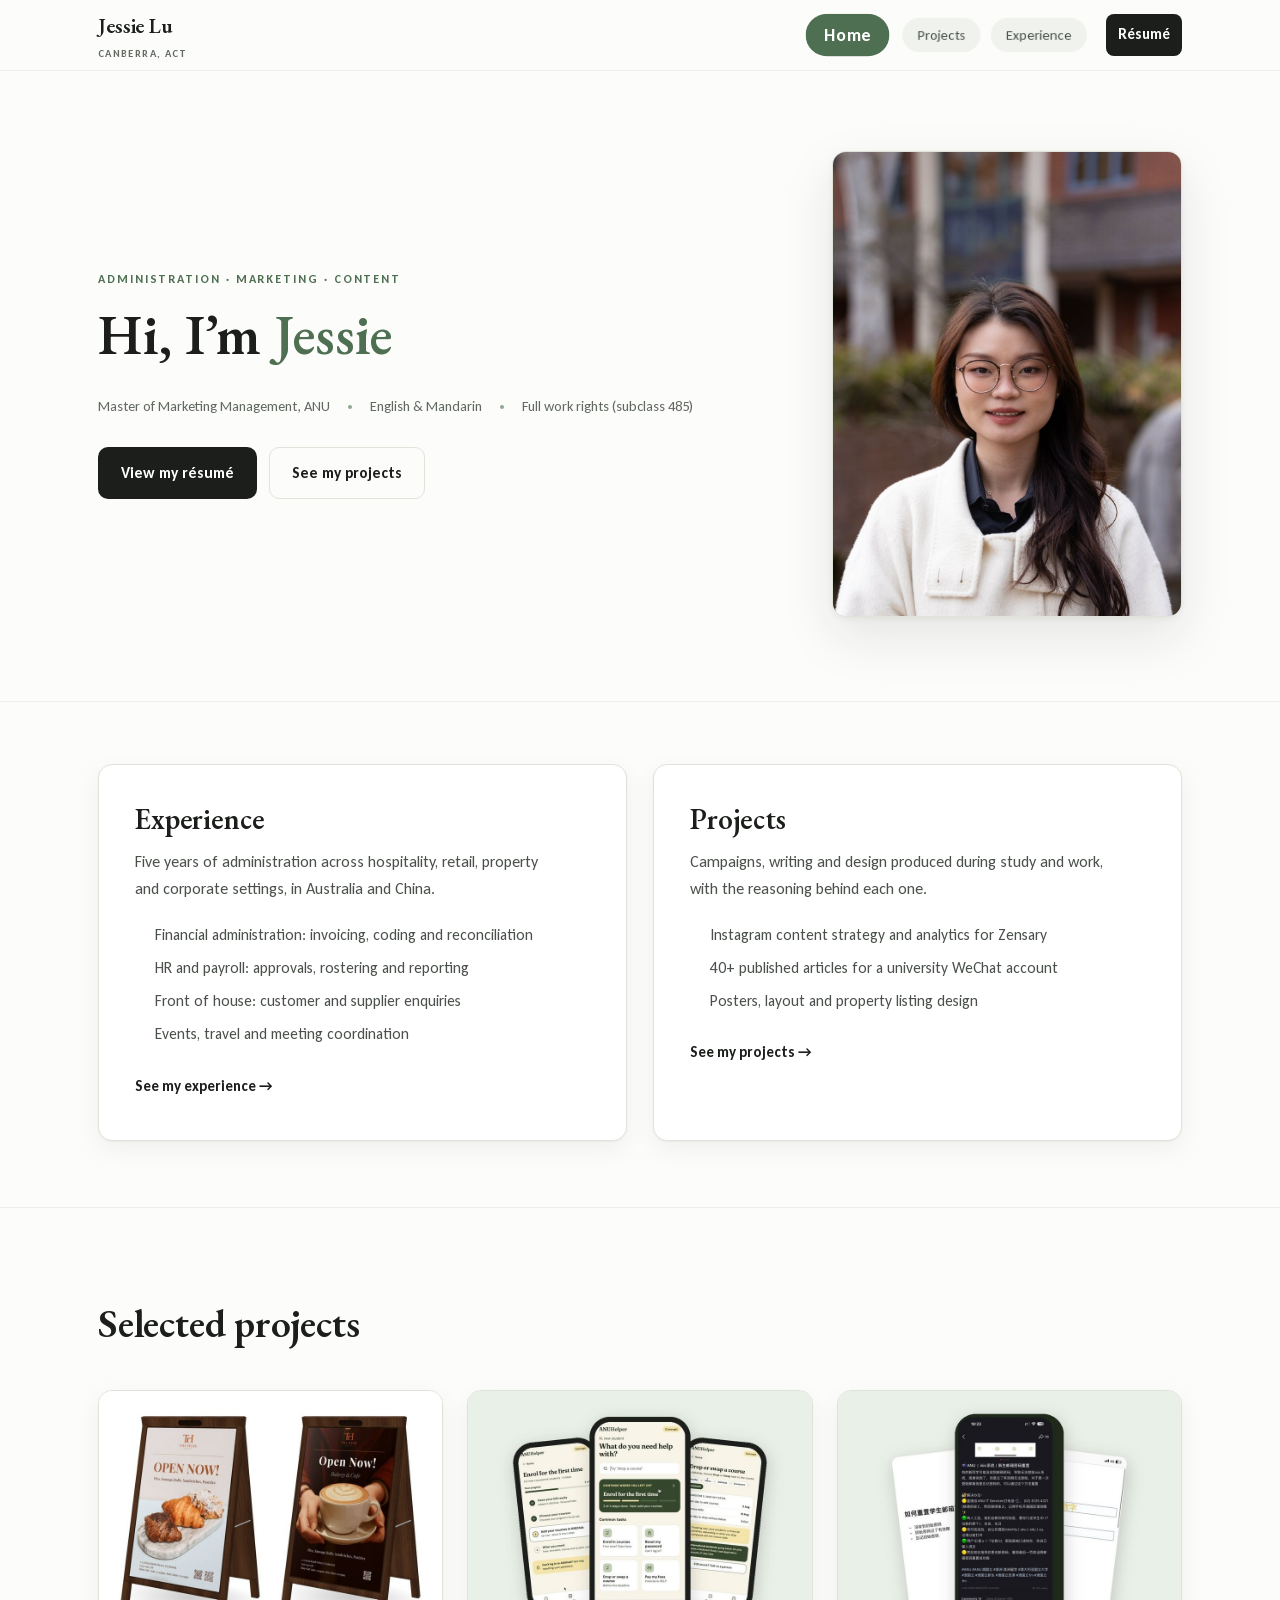
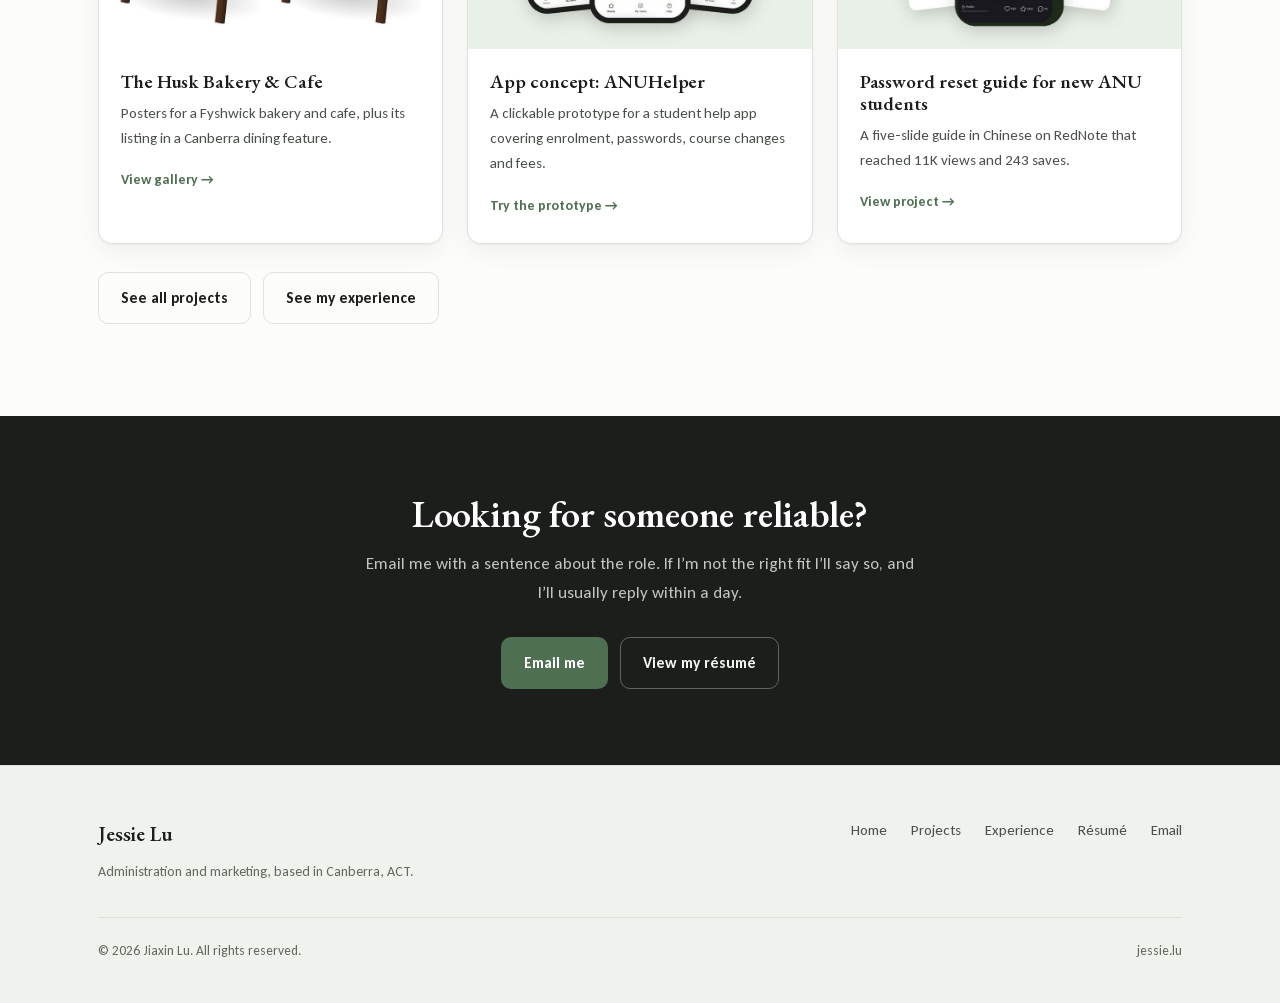
==== index.html @ 08bf8570 "Update site 2026-10-01 11:06" ====
<!DOCTYPE html>
<html lang="en-AU">
<head>
<meta charset="utf-8">
<meta name="viewport" content="width=device-width, initial-scale=1">
<title>Jessie Lu | Administration, Coordination and Content, Canberra</title>
<meta name="description" content="Jessie Lu is a Canberra administrator and content creator. Finance and HR administration, front of house, events, social media and design. ANU graduate, bilingual in English and Mandarin.">
<meta property="og:title" content="Jessie Lu | Administration, Coordination and Content, Canberra">
<meta property="og:description" content="Jessie Lu is a Canberra administrator and content creator. Finance and HR administration, front of house, events, social media and design. ANU graduate, bilingual in English and Mandarin.">
<meta property="og:type" content="website">
<meta property="og:url" content="https://jessie.lu">
<meta property="og:site_name" content="Jessie Lu">
<meta name="twitter:card" content="summary_large_image">
<link rel="canonical" href="https://jessie.lu">
<link rel="icon" href="/assets/favicon.svg" type="image/svg+xml">
<link rel="icon" href="/assets/favicon-32.png" type="image/png" sizes="32x32">
<link rel="apple-touch-icon" href="/assets/apple-touch-icon.png">
<link rel="preload" href="/assets/fonts/ebgaramond-400.woff" as="font" type="font/woff" crossorigin>
<link rel="preload" href="/assets/fonts/carlito-400.woff" as="font" type="font/woff" crossorigin>
<link rel="stylesheet" href="/styles.css?v=287d0ced">
<meta name="robots" content="index,follow">
</head>
<body>
<a class="skip" href="#main">Skip to content</a>

<header class="site-header">
  <div class="wrap header-inner">
    <a class="brand" href="/">Jessie Lu<small>Canberra, ACT</small></a>
    <button class="nav-toggle" aria-expanded="false" aria-controls="nav" aria-label="Open menu"><span class="burger" aria-hidden="true"><span></span><span></span><span></span></span></button>
    <nav class="nav" id="nav" aria-label="Main">
      <div class="jelly" id="jelly">
        <a href="/" class="jelly-chip is-on" aria-current="page"><span class="jelly-face">Home</span></a>
        <a href="/project" class="jelly-chip"><span class="jelly-face">Projects</span></a>
        <a href="/experience" class="jelly-chip"><span class="jelly-face">Experience</span></a>
      </div>
      <a href="/resume" class="nav-cta">R&eacute;sum&eacute;</a>
    </nav>
    <script>
      /* Draw the chosen chip swollen from the very first frame, so the menu
         doesn't jump when the page opens. script.js takes over afterwards. */
      (function () {
        var j = document.getElementById('jelly');
        if (!j || !window.matchMedia('(min-width: 761px)').matches) return;
        var c = j.querySelectorAll('.jelly-chip'), w = [], sel = -1, max = 0, i;
        for (i = 0; i < c.length; i++) {
          w[i] = c[i].offsetWidth; if (w[i] > max) max = w[i];
          if (c[i].classList.contains('is-on')) sel = i;
        }
        j.style.setProperty('--jelly-pad-x', Math.ceil(max * 0.18 * 0.65 + 5) + 'px');
        if (sel < 0) return;
        var push = w[sel] * 0.18 / 2 + 5;
        for (i = 0; i < c.length; i++) {
          var sc = i === sel ? 1.18 : 0.95, x = Math.sign(i - sel) * push;
          c[i].style.transform = 'translateX(' + x.toFixed(2) + 'px) scale(' + sc.toFixed(4) + ',' + sc.toFixed(4) + ')';
        }
      })();
    </script>
  </div>
</header>

<main id="main">

  <!-- ================= HERO ================= -->
  <section class="hero">
    <div class="wrap hero-grid">
      <div>
        <p class="eyebrow">Administration &middot; Marketing &middot; Content</p>
        <h1>Hi, I&rsquo;m <span class="name-accent">Jessie</span></h1>
        <div class="hero-meta">
          <span>Master of Marketing Management, ANU</span>
          <span class="dot" aria-hidden="true"></span>
          <span>English &amp; Mandarin</span>
          <span class="dot" aria-hidden="true"></span>
          <span>Full work rights (subclass 485)</span>
        </div>
        <div class="btn-row">
          <a class="btn btn-primary" href="/resume">View my r&eacute;sum&eacute;</a>
          <a class="btn btn-ghost" href="/project">See my projects</a>
        </div>
      </div>
      <div class="hero-portrait">
        <div class="frame">
          <img src="/assets/portrait.jpg" alt="Portrait of Jessie Lu" width="1000" height="1333">
        </div>
      </div>
    </div>
  </section>

  <!-- ================= TWO DOORS ================= -->
  <section class="doors">
    <div class="wrap">
      <div class="doors-grid">

        <a class="door" href="/experience">
          <h2>Experience</h2>
          <p>
            Five years of administration across hospitality, retail, property and corporate
            settings, in Australia and China.
          </p>
          <ul class="door-list">
            <li>Financial administration: invoicing, coding and reconciliation</li>
            <li>HR and payroll: approvals, rostering and reporting</li>
            <li>Front of house: customer and supplier enquiries</li>
            <li>Events, travel and meeting coordination</li>
          </ul>
          <span class="door-more">See my experience &rarr;</span>
        </a>

        <a class="door" href="/project">
          <h2>Projects</h2>
          <p>
            Campaigns, writing and design produced during study and work, with the reasoning
            behind each one.
          </p>
          <ul class="door-list">
            <li>Instagram content strategy and analytics for Zensary</li>
            <li>40+ published articles for a university WeChat account</li>
            <li>Posters, layout and property listing design</li>
          </ul>
          <span class="door-more">See my projects &rarr;</span>
        </a>

      </div>
    </div>
  </section>

  <!-- ================= SELECTED WORK ================= -->
  <section class="section">
    <div class="wrap">
      <h2 class="section-title">Selected projects</h2>

      <div class="proj-grid">
        <a class="proj" href="/projects/the-husk">
          <div class="proj-thumb">
            <img src="/assets/husk-home.jpg" alt="Two A-frame posters for The Husk Bakery &amp; Cafe" width="800" height="600">
          </div>
          <div class="proj-body">
            <h3>The Husk Bakery &amp; Cafe</h3>
            <p>Posters for a Fyshwick bakery and cafe, plus its listing in a Canberra dining feature.</p>
            <span class="proj-more">View gallery &rarr;</span>
          </div>
        </a>

        <a class="proj" href="/projects/anuhelper">
          <div class="proj-thumb">
            <img src="/assets/anuhelper-home.jpg" alt="Three phone screens from the ANUHelper app concept" width="800" height="600">
          </div>
          <div class="proj-body">
            <h3>App concept: ANUHelper</h3>
            <p>A clickable prototype for a student help app covering enrolment, passwords, course changes and fees.</p>
            <span class="proj-more">Try the prototype &rarr;</span>
          </div>
        </a>

        <a class="proj" href="/project#anu-guide">
          <div class="proj-thumb">
            <img src="/assets/anu-guide-home.jpg" alt="The RedNote password reset guide on a phone, with two of its slides" width="800" height="600">
          </div>
          <div class="proj-body">
            <h3>Password reset guide for new ANU students</h3>
            <p>A five-slide guide in Chinese on RedNote that reached 11K views and 243 saves.</p>
            <span class="proj-more">View project &rarr;</span>
          </div>
        </a>
      </div>

      <div class="btn-row">
        <a class="btn btn-ghost" href="/project">See all projects</a>
        <a class="btn btn-ghost" href="/experience">See my experience</a>
      </div>
    </div>
  </section>

  <!-- ================= CTA ================= -->
  <section class="cta-band">
    <div class="wrap">
      <h2>Looking for someone reliable?</h2>
      <p>
        Email me with a sentence about the role. If I&rsquo;m not the right fit I&rsquo;ll say so, and
        I&rsquo;ll usually reply within a day.
      </p>
      <div class="btn-row btn-row-center">
        <a class="btn btn-primary" href="mailto:jackielu0322@outlook.com">Email me</a>
        <a class="btn btn-ghost" href="/resume">View my r&eacute;sum&eacute;</a>
      </div>
    </div>
  </section>

</main>

<footer class="site-footer">
  <div class="wrap">
    <div class="footer-grid">
      <div>
        <div class="footer-brand">Jessie Lu</div>
        <p class="footer-note">
          Administration and marketing, based in Canberra, ACT.
        </p>
      </div>
      <nav class="footer-links" aria-label="Footer">
        <a href="/">Home</a>
        <a href="/project">Projects</a>
        <a href="/experience">Experience</a>
        <a href="/resume">Résumé</a>
        <a href="mailto:jackielu0322@outlook.com">Email</a>
      </nav>
    </div>
    <div class="footer-bottom">
      <span>&copy; <span id="year">2026</span> Jiaxin Lu. All rights reserved.</span>
      <span>jessie.lu</span>
    </div>
  </div>
</footer>

<script src="/script.js?v=edd096a2"></script>
</body>
</html>
---- styles.css ----
/* ==========================================================================
   jessie.lu — personal site
   Hand-built static site. No framework, no build step, no dependencies.
   Two audiences: employers (administration, coordination) and clients
   (content, social media, design).
   ========================================================================== */

/* --------------------------------------------------------------------------
   1. Fonts (self-hosted, subset to Latin + typographic punctuation)
   -------------------------------------------------------------------------- */
@font-face {
  font-family: "EB Garamond";
  src: url("assets/fonts/ebgaramond-400.woff") format("woff");
  font-weight: 400;
  font-style: normal;
  font-display: swap;
}
@font-face {
  font-family: "EB Garamond";
  src: url("assets/fonts/ebgaramond-600.woff") format("woff");
  font-weight: 600;
  font-style: normal;
  font-display: swap;
}
@font-face {
  font-family: "Carlito";
  src: url("assets/fonts/carlito-400.woff") format("woff");
  font-weight: 400;
  font-style: normal;
  font-display: swap;
}
@font-face {
  font-family: "Carlito";
  src: url("assets/fonts/carlito-700.woff") format("woff");
  font-weight: 700;
  font-style: normal;
  font-display: swap;
}

/* --------------------------------------------------------------------------
   2. Design tokens
   -------------------------------------------------------------------------- */
:root {
  /* colour — Sage palette (green with a muted blue-grey) */
  --ink:         #1b1e1b;
  --ink-soft:    #4a504a;
  --ink-faint:   #616961;
  --paper:       #fcfcfa;
  --paper-alt:   #eff2ed;
  --paper-deep:  #e5eae2;
  --line:        #dfe4da;
  --line-soft:   #edf1ea;
  --accent:      #4f6f52;
  --accent-soft: #8fa893;
  --accent-wash: #e9f0e7;
  /* one accent only: the second (blue-grey) scale was removed when the site
     became employer-only, so every highlight now uses the same green. */

  /* derived shades, kept here so nothing is hard-coded further down */
  --accent-deep: #3d5a40;
  --accent-line: #cfe0cb;
  --focus-ring:  rgba(79,111,82,.14);
  --scrim:       rgba(252,252,250,.90);
  --cta-paper:   #f4f6f3;
  --shadow-ink:  27,30,27;

  /* type */
  --serif: "EB Garamond", "Iowan Old Style", Palatino, "Palatino Linotype", Georgia, serif;
  --sans:  "Carlito", -apple-system, BlinkMacSystemFont, "Segoe UI", Roboto, "Helvetica Neue", Arial, sans-serif;

  /* metrics */
  --wrap: 1140px;
  --wrap-narrow: 760px;
  --radius: 14px;
  --radius-sm: 10px;
  --shadow: 0 1px 2px rgba(var(--shadow-ink),.04), 0 8px 26px rgba(var(--shadow-ink),.055);
  --shadow-lg: 0 2px 6px rgba(var(--shadow-ink),.05), 0 20px 52px rgba(var(--shadow-ink),.10);
}

/* --------------------------------------------------------------------------
   3. Reset
   -------------------------------------------------------------------------- */
*, *::before, *::after { box-sizing: border-box; }
html { -webkit-text-size-adjust: 100%; scroll-behavior: smooth; }
body {
  margin: 0;
  background: var(--paper);
  color: var(--ink);
  font-family: var(--sans);
  font-size: 17px;
  line-height: 1.68;
  -webkit-font-smoothing: antialiased;
  text-rendering: optimizeLegibility;
}
img { max-width: 100%; display: block; height: auto; }
a { color: var(--accent); text-decoration: none; }
a:hover { text-decoration: underline; text-underline-offset: 3px; }
h1, h2, h3, h4 {
  font-family: var(--serif); font-weight: 600;
  line-height: 1.16; margin: 0; letter-spacing: -.005em;
}
p { margin: 0 0 1.1em; }
ul { margin: 0; padding: 0; }
button { font: inherit; }
strong { font-weight: 600; }

/* --------------------------------------------------------------------------
   4. Layout helpers
   -------------------------------------------------------------------------- */
.wrap { width: 100%; max-width: var(--wrap); margin: 0 auto; padding: 0 28px; }
.wrap-narrow { width: 100%; max-width: var(--wrap-narrow); margin: 0 auto; padding: 0 28px; }
.section { padding: 92px 0; }
.section-tint { background: var(--paper-alt); }
.section-deep { background: var(--paper-deep); }
.section-line { border-top: 1px solid var(--line-soft); }

.eyebrow {
  font-family: var(--sans); font-size: 12px; font-weight: 700;
  letter-spacing: .16em; text-transform: uppercase;
  color: var(--accent); margin: 0 0 14px;
}
.eyebrow-teal { color: var(--accent); }
.section-title { font-size: clamp(28px, 3.4vw, 40px); margin-bottom: 18px; }
.section-intro { max-width: 660px; color: var(--ink-soft); font-size: 17.5px; }
.center { text-align: center; }
.center .section-intro { margin-left: auto; margin-right: auto; }

/* --------------------------------------------------------------------------
   5. Skip link
   -------------------------------------------------------------------------- */
.skip {
  position: absolute; left: -9999px; top: 0; z-index: 100;
  background: var(--ink); color: #fff; padding: 10px 16px; border-radius: 0 0 8px 0;
}
.skip:focus { left: 0; }

/* --------------------------------------------------------------------------
   6. Header
   -------------------------------------------------------------------------- */
.site-header {
  position: sticky; top: 0; z-index: 50;
  background: var(--scrim);
  backdrop-filter: saturate(180%) blur(12px);
  -webkit-backdrop-filter: saturate(180%) blur(12px);
  border-bottom: 1px solid var(--line-soft);
}
.header-inner {
  display: flex; align-items: center; justify-content: space-between;
  gap: 20px; height: 70px;
}
.brand {
  font-family: var(--serif); font-size: 21px; font-weight: 600;
  color: var(--ink); letter-spacing: -.005em; white-space: nowrap;
}
.brand:hover { text-decoration: none; color: var(--accent); }
.brand small {
  display: block; font-family: var(--sans); font-size: 10.5px; font-weight: 700;
  letter-spacing: .13em; text-transform: uppercase; color: var(--ink-faint);
  margin-top: 2px;
}
.nav { display: flex; align-items: center; gap: 3px; }
.nav a {
  color: var(--ink-soft); font-size: 15px; font-weight: 500;
  padding: 8px 12px; border-radius: 8px; white-space: nowrap;
}
.nav a:hover { background: var(--accent-wash); color: var(--accent); text-decoration: none; }
.nav a.active { color: var(--accent); font-weight: 600; }
.nav .nav-cta { background: var(--ink); color: #fff; margin-left: 8px; font-weight: 600; }
.nav .nav-cta:hover { background: var(--accent); color: #fff; }
.nav .nav-cta.active { color: #fff; }

/* jelly navigation chips (Home / Projects / Experience) */
.jelly {
  display: inline-flex; align-items: center; gap: 6px;
  padding: 4px var(--jelly-pad-x, 14px);
}
.nav a.jelly-chip, .nav a.jelly-chip:hover { padding: 0; border-radius: 0; background: none; }
.jelly-chip {
  display: inline-block; position: relative; transform-origin: 50% 50%;
  will-change: transform; -webkit-tap-highlight-color: transparent;
}
.jelly-chip:hover { text-decoration: none; }
.jelly-face {
  display: inline-flex; align-items: center; justify-content: center;
  height: 36px; padding: 0 16px; border-radius: 18px; white-space: nowrap;
  font-size: 15px; font-weight: 500; line-height: 1;
  background: var(--paper-alt); color: var(--ink-soft);
  transition: background-color .2s ease, color .2s ease;
}
.jelly-chip:hover .jelly-face { background: var(--accent-wash); color: var(--accent); }
.jelly-chip.is-on .jelly-face,
.jelly-chip.is-on:hover .jelly-face { background: var(--accent); color: #fff; font-weight: 600; }
.jelly-chip:focus-visible { outline: none; }
.jelly-chip:focus-visible .jelly-face { box-shadow: 0 0 0 3px var(--focus-ring), 0 0 0 1.5px var(--accent); }

.nav-toggle {
  display: none; align-items: center; justify-content: center;
  width: 44px; height: 44px; padding: 0; cursor: pointer;
  background: none; border: 1px solid var(--line); border-radius: 10px; color: var(--ink);
}
.nav-toggle:focus-visible { outline: 3px solid var(--focus-ring); outline-offset: 2px; }
/* three lines that turn into a cross when the menu is open */
.burger { position: relative; display: block; width: 20px; height: 14px; }
.burger span {
  position: absolute; left: 0; width: 100%; height: 2px; border-radius: 2px; background: currentColor;
  transition: transform .28s cubic-bezier(.22, 1, .36, 1), opacity .2s ease, top .28s cubic-bezier(.22, 1, .36, 1);
}
.burger span:nth-child(1) { top: 0; }
.burger span:nth-child(2) { top: 6px; }
.burger span:nth-child(3) { top: 12px; }
.nav-toggle[aria-expanded="true"] .burger span:nth-child(1) { top: 6px; transform: rotate(45deg); }
.nav-toggle[aria-expanded="true"] .burger span:nth-child(2) { opacity: 0; }
.nav-toggle[aria-expanded="true"] .burger span:nth-child(3) { top: 6px; transform: rotate(-45deg); }
@media (prefers-reduced-motion: reduce) { .burger span { transition: none; } }

/* --------------------------------------------------------------------------
   7. Buttons
   -------------------------------------------------------------------------- */
.btn {
  display: inline-flex; align-items: center; justify-content: center; gap: 8px;
  padding: 12px 22px; border-radius: var(--radius-sm);
  font-size: 15.5px; font-weight: 600;
  border: 1px solid transparent; cursor: pointer;
  transition: background .16s ease, color .16s ease, border-color .16s ease, transform .16s ease;
}
.btn:hover { text-decoration: none; transform: translateY(-1px); }
.btn-primary { background: var(--ink); color: #fff; }
.btn-primary:hover { background: var(--accent); color: #fff; }
.btn-accent { background: var(--accent); color: #fff; }
.btn-accent:hover { background: var(--accent-deep); color: #fff; }
.btn-ghost { background: transparent; color: var(--ink); border-color: var(--line); }
.btn-ghost:hover { border-color: var(--accent); color: var(--accent); background: var(--accent-wash); }
.btn-teal { background: var(--accent); color: #fff; }
.btn-teal:hover { background: var(--accent-deep); color: #fff; }
.btn-row { display: flex; flex-wrap: wrap; gap: 12px; margin-top: 28px; }
.btn-row-center { justify-content: center; }

/* --------------------------------------------------------------------------
   8. Home: hero
   -------------------------------------------------------------------------- */
.hero { padding: 80px 0 84px; border-bottom: 1px solid var(--line-soft); overflow: hidden; }
.hero-grid {
  display: grid; grid-template-columns: minmax(0, 1.3fr) minmax(0, .85fr);
  gap: 64px; align-items: center;
}
.hero h1 { font-size: clamp(35px, 4.7vw, 56px); margin-bottom: 22px; }
.hero h1 em { font-style: italic; color: var(--accent); }
.hero h1 .name-accent { color: var(--accent); }
.hero-lede { font-size: 19px; color: var(--ink-soft); max-width: 560px; }
.hero-meta {
  display: flex; flex-wrap: wrap; align-items: center; gap: 8px 18px;
  margin-top: 26px; font-size: 14.5px; color: var(--ink-faint);
}
.hero-meta span { display: inline-flex; align-items: center; gap: 7px; }
.dot { width: 4px; height: 4px; border-radius: 50%; background: var(--accent-soft); flex-shrink: 0; }

.hero-portrait { justify-self: end; width: 100%; max-width: 350px; }
.hero-portrait .frame {
  border-radius: var(--radius); overflow: hidden;
  box-shadow: var(--shadow-lg); border: 1px solid var(--line);
  background: var(--paper-alt);
}
.hero-portrait img { aspect-ratio: 3 / 4; object-fit: cover; object-position: 50% 20%; width: 100%; }

/* --------------------------------------------------------------------------
   9. Home: two doors (employers / clients)
   -------------------------------------------------------------------------- */
.doors { padding: 62px 0 66px; border-bottom: 1px solid var(--line-soft); }
.doors-grid { display: grid; grid-template-columns: 1fr 1fr; gap: 26px; }
.door {
  display: block; color: inherit; position: relative;
  background: #fff; border: 1px solid var(--line);
  border-radius: var(--radius); padding: 38px 36px 40px;
  box-shadow: var(--shadow);
  transition: transform .18s ease, box-shadow .18s ease, border-color .18s ease, background .18s ease;
}
.door:hover { text-decoration: none; transform: translateY(-3px); box-shadow: var(--shadow-lg); }
.door-emp:hover { border-color: var(--accent-soft); }
.door-cli:hover { border-color: var(--accent-soft); }
.door-tag {
  display: inline-block; font-size: 11.5px; font-weight: 700;
  letter-spacing: .14em; text-transform: uppercase;
  padding: 5px 12px; border-radius: 999px; margin-bottom: 18px;
}
.door-emp .door-tag { background: var(--accent-wash); color: var(--accent); }
.door-cli .door-tag { background: var(--accent-wash); color: var(--accent); }
.door h2 { font-size: clamp(23px, 2.4vw, 29px); margin-bottom: 12px; }
.door p { font-size: 16px; color: var(--ink-soft); margin: 0 0 20px; max-width: 430px; }
.door-list { list-style: none; padding: 0; margin: 0 0 24px; }
.door-list li {
  position: relative; padding-left: 20px; margin-bottom: 7px;
  font-size: 15.5px; color: var(--ink-soft);
}
.door-list li::before {
  content: ""; position: absolute; left: 3px; top: .66em;
  width: 6px; height: 6px; border-radius: 50%;
}
.door-emp .door-list li::before { background: var(--accent-soft); }
.door-cli .door-list li::before { background: var(--accent-soft); }
.door-more { font-size: 15px; font-weight: 600; }
.door-emp .door-more { color: var(--accent); }
.door-cli .door-more { color: var(--accent); }

/* --------------------------------------------------------------------------
   10. Facts strip
   -------------------------------------------------------------------------- */
.facts {
  display: grid; grid-template-columns: repeat(4, 1fr);
  border-bottom: 1px solid var(--line-soft); background: var(--paper-alt);
}
.fact { padding: 32px 26px; border-right: 1px solid var(--line-soft); }
.fact:last-child { border-right: 0; }
.fact .num {
  font-family: var(--serif); font-size: 31px; font-weight: 600;
  color: var(--accent); line-height: 1; margin-bottom: 8px;
}
.fact .lbl { font-size: 13.5px; color: var(--ink-faint); line-height: 1.45; }

/* --------------------------------------------------------------------------
   11. Capability cards
   -------------------------------------------------------------------------- */
.card-grid { display: grid; grid-template-columns: repeat(3, 1fr); gap: 22px; margin-top: 42px; }
.card {
  background: #fff; border: 1px solid var(--line);
  border-radius: var(--radius); padding: 28px 26px;
  box-shadow: var(--shadow);
  transition: transform .18s ease, box-shadow .18s ease, border-color .18s ease;
}
.card:hover { transform: translateY(-3px); box-shadow: var(--shadow-lg); border-color: var(--accent-soft); }
.card h3 { font-size: 20px; margin-bottom: 10px; }
.card p { font-size: 15.5px; color: var(--ink-soft); margin-bottom: 0; }
.card-stat .stat-num {
  font-family: var(--serif); font-size: 38px; font-weight: 600;
  color: var(--accent); line-height: 1; margin-bottom: 12px;
  letter-spacing: -.01em;
}
.card-stat h3 { font-size: 18.5px; }

.card .tag {
  display: inline-block; font-size: 11.5px; font-weight: 700; letter-spacing: .1em;
  text-transform: uppercase; color: var(--accent); margin-bottom: 12px;
}

/* --------------------------------------------------------------------------
   12. Experience list
   -------------------------------------------------------------------------- */
.xp { margin-top: 40px; border-top: 1px solid var(--line); }
.xp-item {
  display: grid; grid-template-columns: 175px minmax(0,1fr);
  gap: 28px; padding: 26px 0; border-bottom: 1px solid var(--line-soft);
}
.xp-when { font-size: 14px; color: var(--ink-faint); padding-top: 5px; }
.xp-role { font-size: 19px; font-family: var(--serif); font-weight: 600; }
.xp-org { font-size: 15px; color: var(--ink-faint); margin-bottom: 8px; }
.xp-item p { font-size: 15.5px; color: var(--ink-soft); margin: 0; }
.xp-item ul { list-style: none; padding: 0; margin: 0; }
.xp-item li {
  position: relative; padding-left: 18px;
  font-size: 15.5px; color: var(--ink-soft); margin-bottom: 8px;
}
.xp-item li::before {
  content: ""; position: absolute; left: 2px; top: .62em;
  width: 5px; height: 5px; border-radius: 50%; background: var(--accent-soft);
}
.xp-item li:last-child { margin-bottom: 0; }

/* --------------------------------------------------------------------------
   13. Project cards
   -------------------------------------------------------------------------- */
.proj-grid { display: grid; grid-template-columns: repeat(3, 1fr); gap: 24px; margin-top: 44px; }
.proj {
  display: block; background: #fff; border: 1px solid var(--line);
  border-radius: var(--radius); overflow: hidden; color: inherit;
  box-shadow: var(--shadow);
  transition: transform .18s ease, box-shadow .18s ease, border-color .18s ease;
}
.proj:hover { text-decoration: none; transform: translateY(-4px); box-shadow: var(--shadow-lg); border-color: var(--accent-soft); }
.proj-thumb { aspect-ratio: 4 / 3; overflow: hidden; background: var(--paper-alt); }
.proj-thumb img { width: 100%; height: 100%; object-fit: cover; transition: transform .4s ease; }
.proj:hover .proj-thumb img { transform: scale(1.04); }
.proj-body { padding: 22px 22px 24px; }
.proj-body h3 { font-size: 19px; margin-bottom: 8px; }
.proj-body p { font-size: 15px; color: var(--ink-soft); margin: 0 0 14px; }
.proj-more { font-size: 14px; font-weight: 600; color: var(--accent); }

/* --------------------------------------------------------------------------
   14. CTA band
   -------------------------------------------------------------------------- */
.cta-band { background: var(--ink); color: var(--cta-paper); padding: 76px 0; text-align: center; }
.cta-band h2 { font-size: clamp(26px, 3.2vw, 38px); color: #fff; margin-bottom: 14px; }
.cta-band p { color: rgba(244,246,243,.78); max-width: 560px; margin: 0 auto 30px; font-size: 17px; }
.cta-band .btn-primary { background: var(--accent); }
.cta-band .btn-primary:hover { background: #fff; color: var(--ink); }
.cta-band .btn-ghost { color: var(--cta-paper); border-color: rgba(244,246,243,.32); }
.cta-band .btn-ghost:hover { background: rgba(255,255,255,.09); color: #fff; border-color: rgba(255,255,255,.6); }

/* --------------------------------------------------------------------------
   15. Inner pages
   -------------------------------------------------------------------------- */
.page-head { padding: 66px 0 44px; border-bottom: 1px solid var(--line-soft); }
.page-head h1 { font-size: clamp(32px, 4.2vw, 48px); margin-bottom: 16px; }
.page-head .lede-title {
  font-family: var(--sans); font-size: 18px; font-weight: 400;
  line-height: 1.6; color: var(--ink-soft); max-width: 700px;
  margin: 0; letter-spacing: normal;
}

.card-grid-4 { grid-template-columns: repeat(2, 1fr); }

.page-head .lede { max-width: 700px; color: var(--ink-soft); font-size: 18px; margin: 0; }

/* --------------------------------------------------------------------------
   16. About page
   -------------------------------------------------------------------------- */
.about-grid { display: grid; grid-template-columns: minmax(0,1fr) minmax(0,.82fr); gap: 60px; align-items: start; }
.prose { max-width: 640px; }
.prose h2 { font-size: 27px; margin: 40px 0 14px; }
.prose h2:first-child { margin-top: 0; }
.prose p { font-size: 17px; color: var(--ink-soft); }
.prose ul, ul.prose { margin: 0 0 1.1em; padding-left: 0; list-style: none; }
.prose li {
  position: relative; padding-left: 22px; margin-bottom: 9px;
  font-size: 16.5px; color: var(--ink-soft);
}
.prose li::before {
  content: ""; position: absolute; left: 4px; top: .65em;
  width: 6px; height: 6px; border-radius: 50%; background: var(--accent-soft);
}
.about-photo {
  border-radius: var(--radius); overflow: hidden;
  border: 1px solid var(--line); box-shadow: var(--shadow-lg);
}
.side-note {
  background: var(--accent-wash); border: 1px solid var(--accent-line);
  border-radius: var(--radius); padding: 26px 26px 22px; margin-top: 26px;
}
.side-note h3 { font-size: 17px; margin-bottom: 10px; }
.side-note ul { list-style: none; padding: 0; margin: 0; }
.side-note li { font-size: 15px; color: var(--ink-soft); padding: 8px 0; border-bottom: 1px solid var(--accent-line); }
.side-note li:last-child { border-bottom: 0; }
.side-note .k { font-weight: 600; color: var(--ink); }

/* --------------------------------------------------------------------------
   17. Definition rows (skills, education, referees)
   -------------------------------------------------------------------------- */
.skill-rows { margin-top: 36px; border-top: 1px solid var(--line); }
.skill-row {
  display: grid; grid-template-columns: 190px minmax(0,1fr);
  gap: 26px; padding: 20px 0; border-bottom: 1px solid var(--line-soft);
}
.skill-row dt { font-weight: 600; font-size: 15.5px; color: var(--ink); }
.skill-row dd { margin: 0; font-size: 15.5px; color: var(--ink-soft); }

/* --------------------------------------------------------------------------
   18. Services
   -------------------------------------------------------------------------- */
.svc-grid { display: grid; grid-template-columns: repeat(3, 1fr); gap: 22px; margin-top: 42px; }
.svc {
  background: #fff; border: 1px solid var(--line);
  border-radius: var(--radius); padding: 28px 26px 26px;
  box-shadow: var(--shadow);
}
.svc .num {
  font-family: var(--serif); font-size: 15px; font-weight: 600;
  color: var(--accent); letter-spacing: .08em; display: block; margin-bottom: 12px;
}
.svc h3 { font-size: 19.5px; margin-bottom: 10px; }
.svc p { font-size: 15.5px; color: var(--ink-soft); margin: 0; }

/* --------------------------------------------------------------------------
   19. Process steps
   -------------------------------------------------------------------------- */
.steps { margin-top: 42px; border-top: 1px solid var(--line); }
.step {
  display: grid; grid-template-columns: 64px minmax(0,1fr);
  gap: 24px; padding: 24px 0; border-bottom: 1px solid var(--line-soft);
}
.step-n {
  font-family: var(--serif); font-size: 24px; font-weight: 600;
  color: var(--accent-soft); line-height: 1.1;
}
.step h3 { font-size: 18.5px; margin-bottom: 7px; }
.step p { font-size: 15.5px; color: var(--ink-soft); margin: 0; }

/* --------------------------------------------------------------------------
   20. Portfolio grid
   -------------------------------------------------------------------------- */
.filters { display: flex; flex-wrap: wrap; gap: 9px; margin: 34px 0 6px; }
.filter {
  background: #fff; border: 1px solid var(--line); color: var(--ink-soft);
  padding: 8px 16px; border-radius: 999px; font-size: 14.5px; font-weight: 500; cursor: pointer;
  transition: all .16s ease;
}
.filter:hover { border-color: var(--accent-soft); color: var(--accent); }
.filter.active { background: var(--ink); border-color: var(--ink); color: #fff; font-weight: 600; }

.work-grid { display: grid; grid-template-columns: repeat(2, 1fr); gap: 28px; margin-top: 34px; }
.work {
  background: #fff; border: 1px solid var(--line); border-radius: var(--radius);
  overflow: hidden; box-shadow: var(--shadow);
  transition: transform .18s ease, box-shadow .18s ease, border-color .18s ease;
}
.work:hover { transform: translateY(-3px); box-shadow: var(--shadow-lg); border-color: var(--accent-soft); }
.work-thumb { aspect-ratio: 16 / 10; overflow: hidden; background: var(--paper-alt); }
.work-thumb img { width: 100%; height: 100%; object-fit: cover; }
.work-thumb.contain { display: flex; align-items: center; justify-content: center; padding: 18px; }
.work-thumb.contain img { object-fit: contain; width: 100%; height: 100%; }
.work-body { padding: 24px 26px 26px; }
.work-body h3 { font-size: 20px; margin-bottom: 9px; }
.work-body p { font-size: 15.5px; color: var(--ink-soft); margin: 0 0 14px; }
.chips { display: flex; flex-wrap: wrap; gap: 7px; }
.chip {
  font-size: 12px; font-weight: 600; letter-spacing: .04em;
  background: var(--accent-wash); color: var(--accent);
  padding: 4px 11px; border-radius: 999px;
}
.chip-teal { background: var(--accent-wash); color: var(--accent); }

.metrics { display: flex; flex-wrap: wrap; gap: 22px; margin: 4px 0 14px; }
.metric .m-num {
  font-family: var(--serif); font-size: 24px; font-weight: 600;
  color: var(--accent); line-height: 1;
}
.metric .m-lbl { font-size: 12.5px; color: var(--ink-faint); margin-top: 3px; }

/* --------------------------------------------------------------------------
   21. Video embed
   -------------------------------------------------------------------------- */
.video-frame {
  position: relative; aspect-ratio: 16 / 9; border-radius: var(--radius);
  overflow: hidden; border: 1px solid var(--line); background: #000;
  box-shadow: var(--shadow);
}
.video-frame iframe { position: absolute; inset: 0; width: 100%; height: 100%; border: 0; }

/* --------------------------------------------------------------------------
   22. Contact
   -------------------------------------------------------------------------- */
.contact-grid { display: grid; grid-template-columns: minmax(0,1fr) minmax(0,.85fr); gap: 56px; align-items: start; }
.contact-list { list-style: none; padding: 0; margin: 30px 0 0; border-top: 1px solid var(--line); }
.contact-list li { padding: 20px 0; border-bottom: 1px solid var(--line-soft); }
.contact-list .lbl {
  font-size: 11.5px; font-weight: 700; letter-spacing: .13em; text-transform: uppercase;
  color: var(--ink-faint); display: block; margin-bottom: 5px;
}
.contact-list .val { font-size: 17px; color: var(--ink); }
.contact-list .val a { color: var(--ink); }
.contact-list .val a:hover { color: var(--accent); }

.form-card {
  background: #fff; border: 1px solid var(--line); border-radius: var(--radius);
  padding: 30px; box-shadow: var(--shadow);
}
.field { margin-bottom: 18px; }
.field label { display: block; font-size: 13.5px; font-weight: 600; margin-bottom: 7px; }
.field input, .field textarea, .field select {
  width: 100%; padding: 12px 14px; font: inherit; font-size: 15.5px;
  border: 1px solid var(--line); border-radius: 9px; background: var(--paper);
  color: var(--ink);
}
.field input:focus, .field textarea:focus, .field select:focus {
  outline: none; border-color: var(--accent-soft); background: #fff;
  box-shadow: 0 0 0 3px var(--focus-ring);
}
.field textarea { min-height: 130px; resize: vertical; }
.form-note { font-size: 13px; color: var(--ink-faint); margin: 14px 0 0; }

/* --------------------------------------------------------------------------
   23. Footer
   -------------------------------------------------------------------------- */
.site-footer {
  background: var(--paper-alt); border-top: 1px solid var(--line);
  padding: 52px 0 40px;
}
.footer-grid { display: flex; flex-wrap: wrap; gap: 28px; justify-content: space-between; align-items: flex-start; }
.footer-brand { font-family: var(--serif); font-size: 20px; font-weight: 600; margin-bottom: 8px; }
.footer-note { font-size: 14px; color: var(--ink-faint); max-width: 400px; margin: 0; }
.footer-links { display: flex; flex-wrap: wrap; gap: 10px 24px; font-size: 15px; }
.footer-links a { color: var(--ink-soft); }
.footer-links a:hover { color: var(--accent); }
.footer-bottom {
  margin-top: 34px; padding-top: 22px; border-top: 1px solid var(--line);
  display: flex; flex-wrap: wrap; gap: 10px; justify-content: space-between;
  font-size: 13.5px; color: var(--ink-faint);
}

/* --------------------------------------------------------------------------
   24. Utilities
   -------------------------------------------------------------------------- */
.mt-0 { margin-top: 0; }
.mt-32 { margin-top: 32px; }
.mt-48 { margin-top: 48px; }
.mb-0 { margin-bottom: 0; }
.hide { display: none !important; }

/* --------------------------------------------------------------------------
   24b. Project detail pages and gallery
   -------------------------------------------------------------------------- */
/* linked project card: the whole card is clickable via the title link */
.work-linked { position: relative; }
.work-link { color: inherit; }
.work-link::after { content: ""; position: absolute; inset: 0; z-index: 1; }
.work-link:hover { text-decoration: none; }
.work-linked:hover .work-more { text-decoration: underline; text-underline-offset: 3px; }
.work-link:focus-visible { outline: none; }
.work-linked:focus-within { box-shadow: 0 0 0 4px var(--focus-ring), var(--shadow-lg); }
.work-more { display: inline-block; margin-top: 16px; }
.work-thumb { position: relative; }
.thumb-badge {
  position: absolute; top: 14px; left: 14px;
  background: var(--scrim); color: var(--ink);
  font-size: 11.5px; font-weight: 700; letter-spacing: .12em; text-transform: uppercase;
  padding: 5px 10px; border-radius: 999px;
}

.back-link { display: inline-block; font-size: 14.5px; font-weight: 600; margin-bottom: 26px; }
.detail-facts {
  display: grid; grid-template-columns: repeat(4, 1fr); gap: 0;
  margin: 34px 0 0; border-top: 1px solid var(--line);
}
.detail-facts div { padding: 16px 20px 0 0; }
.detail-facts dt {
  font-size: 11.5px; font-weight: 700; letter-spacing: .14em; text-transform: uppercase;
  color: var(--ink-faint); margin-bottom: 4px;
}
.detail-facts dd { margin: 0; font-size: 15.5px; color: var(--ink); line-height: 1.45; }

.detail-grid { display: grid; grid-template-columns: 5fr 7fr; gap: 56px; }
.detail-h { font-size: 24px; margin-bottom: 14px; }
.detail-list { max-width: 760px; }
.detail-grid p { color: var(--ink-soft); }
.ticks { list-style: none; }
.ticks li {
  position: relative; padding-left: 22px; margin-bottom: 12px; color: var(--ink-soft);
}
.ticks li::before {
  content: ""; position: absolute; left: 0; top: .72em;
  width: 8px; height: 8px; border-radius: 50%; background: var(--accent-soft);
}

/* gallery: masonry via CSS columns, so portrait and landscape images mix */
.gallery {
  display: grid; grid-template-columns: repeat(auto-fill, minmax(230px, 1fr));
  gap: 26px 22px; margin-top: 30px; align-items: start;
}
.gallery-single { grid-template-columns: minmax(0, 780px); }
.gallery-3 { grid-template-columns: repeat(3, 1fr); max-width: 900px; }
.g-item { margin: 0; }
.g-link {
  display: block; border-radius: var(--radius-sm); overflow: hidden;
  background: #fff; border: 1px solid var(--line); box-shadow: var(--shadow);
  cursor: zoom-in; transition: transform .18s ease, box-shadow .18s ease;
}
.g-link:hover { transform: translateY(-3px); box-shadow: var(--shadow-lg); }
.g-link img { width: 100%; height: auto; }
.g-item figcaption { font-size: 14px; color: var(--ink-faint); margin-top: 9px; }
.gallery-empty {
  margin-top: 30px; padding: 56px 24px; text-align: center;
  border: 1.5px dashed var(--line); border-radius: var(--radius); color: var(--ink-faint);
}
.gallery-empty p { margin: 0; }

/* interactive prototype in a phone frame (project detail) */
.proto-grid { display: grid; grid-template-columns: 1fr 1fr; gap: 48px; align-items: start; }
.proto-single { text-align: center; min-width: 0; }
.proto-single .proto-hint { margin-bottom: 28px; }
.proto-col { min-width: 0; }
.proto-col .section-title { margin-bottom: 6px; }
.proto-hint { color: var(--ink-soft); font-size: 15.5px; margin: 0 0 24px; }
.proto-scaler { position: relative; overflow: visible; width: 410px; height: 864px; max-width: 100%; margin: 0 auto; }
.proto-stage { width: 410px; height: 864px; transform-origin: 0 0; }
.proto-phone {
  width: 410px; height: 864px; box-sizing: border-box;
  border: 10px solid #1c1f1b; border-radius: 48px; overflow: hidden;
  background: #FAF7EC; box-shadow: var(--shadow-lg);
}
.proto-phone iframe { display: block; width: 390px; height: 844px; border: 0; }
.proto-open { text-align: center; margin: 18px 0 0; font-size: 15px; font-weight: 600; }
.proto-col .video-phone { margin-top: 0; max-width: 410px; border-width: 10px; border-radius: 48px; }
.proto-col .video-phone video { border-radius: 38px; }
@media (max-width: 960px) {
  .proto-grid { grid-template-columns: 1fr; gap: 64px; }
}

/* video in a phone frame (project detail) */
.video-phone {
  width: 100%; max-width: 360px; margin: 30px auto 0;
  border: 12px solid #1c1f1b; border-radius: 44px; overflow: hidden;
  background: #1c1f1b; box-shadow: var(--shadow-lg);
}
.video-phone video { display: block; width: 100%; height: auto; border-radius: 32px; }

/* accordion photo gallery (photography page) */
.acc-hint { text-align: center; color: var(--ink-soft); font-size: 15px; margin: 0 0 26px; }
.hint-touch { display: none; }
@media (hover: none) { .hint-desktop { display: none; } .hint-touch { display: inline; } }
.accordion { display: flex; gap: 10px; height: 560px; perspective: 1400px; }
.acc-panel {
  position: relative; flex: 1 1 0; min-width: 0; overflow: hidden;
  border-radius: 16px; background: #1c1f1b; cursor: pointer;
  box-shadow: 0 12px 30px -18px rgba(var(--shadow-ink), .55);
  transition: flex-grow .65s cubic-bezier(.22, 1, .36, 1), transform .65s cubic-bezier(.22, 1, .36, 1);
}
.acc-panel.is-active { flex-grow: 7.4; cursor: zoom-in; }
.acc-panel.is-left { transform: rotateY(6deg); }
.acc-panel.is-right { transform: rotateY(-6deg); }
.acc-panel img {
  position: absolute; inset: 0; width: 100%; height: 100%; object-fit: cover;
  filter: grayscale(1) brightness(.82); transform: scale(1.06);
  transition: filter .65s ease, transform .9s cubic-bezier(.22, 1, .36, 1);
  user-select: none; -webkit-user-drag: none;
}
.acc-panel.is-active img { filter: none; transform: scale(1); }
.acc-panel::after {
  content: ""; position: absolute; inset: 0; pointer-events: none;
  background: linear-gradient(180deg, transparent 55%, rgba(16, 18, 16, .62) 100%);
  opacity: 0; transition: opacity .5s ease;
}
.acc-panel.is-active::after { opacity: 1; }
.acc-cap {
  position: absolute; left: 22px; right: 22px; bottom: 22px; z-index: 2;
  display: flex; align-items: center; gap: 12px; pointer-events: none;
}
.acc-bar, .acc-text { opacity: 0; transform: translateX(-14px); transition: opacity .3s ease, transform .3s ease; }
.acc-bar { flex: none; width: 3px; height: 24px; border-radius: 3px; background: #fff; box-shadow: 0 0 12px rgba(255,255,255,.55); }
.acc-text {
  color: #fff; font-family: var(--serif); font-size: clamp(18px, 1.6vw, 24px); font-weight: 600;
  white-space: nowrap; overflow: hidden; text-overflow: ellipsis; text-shadow: 0 2px 14px rgba(0,0,0,.5);
}
.acc-panel.is-active .acc-bar, .acc-panel.is-active .acc-text { opacity: 1; transform: none; }
.acc-panel.is-active .acc-bar { transition: opacity .45s ease .22s, transform .55s cubic-bezier(.22,1,.36,1) .22s; }
.acc-panel.is-active .acc-text { transition: opacity .45s ease .3s, transform .55s cubic-bezier(.22,1,.36,1) .3s; }
.acc-panel:focus-visible { outline: none; box-shadow: 0 0 0 3px var(--accent), 0 12px 30px -18px rgba(var(--shadow-ink), .55); }
@media (max-width: 760px) {
  .accordion { flex-direction: column; height: auto; perspective: none; gap: 8px; }
  .acc-panel { flex: none; height: 60px; transform: none !important; transition: height .55s cubic-bezier(.22, 1, .36, 1); }
  .acc-panel.is-active { height: 440px; }
}
@media (prefers-reduced-motion: reduce) {
  .acc-panel, .acc-panel img, .acc-bar, .acc-text, .acc-panel::after { transition: none !important; }
}

/* lightbox */
.lightbox {
  width: 100vw; height: 100vh; max-width: none; max-height: none;
  margin: 0; padding: 0; border: 0; background: rgba(18,20,18,.97);
}
.lightbox[open] { display: flex; align-items: center; justify-content: center; }
.lightbox::backdrop { background: rgba(20,22,20,.6); }
.lb-figure { margin: 0; max-width: calc(100vw - 160px); text-align: center; }
.lb-img {
  max-width: 100%; max-height: calc(100vh - 110px); width: auto; height: auto;
  margin: 0 auto; border-radius: 6px;
}
.lb-cap { color: #e8ebe6; font-size: 15px; margin-top: 14px; }
.lb-btn {
  position: absolute; background: rgba(255,255,255,.1); color: #fff;
  border: 1px solid rgba(255,255,255,.25); border-radius: 999px;
  width: 48px; height: 48px; font-size: 22px; line-height: 1; cursor: pointer;
  display: inline-flex; align-items: center; justify-content: center;
}
.lb-btn:hover { background: rgba(255,255,255,.2); }
.lb-close { top: 20px; right: 20px; font-size: 28px; }
.lb-prev { left: 24px; top: 50%; transform: translateY(-50%); }
.lb-next { right: 24px; top: 50%; transform: translateY(-50%); }
.lightbox.single .lb-prev, .lightbox.single .lb-next { display: none; }

@media (max-width: 960px) {
  .detail-facts { grid-template-columns: 1fr 1fr; }
  .detail-grid { grid-template-columns: 1fr; gap: 36px; }
}
@media (max-width: 760px) {
  .gallery { grid-template-columns: 1fr 1fr; gap: 18px 14px; }
  .gallery-single { grid-template-columns: 1fr; }
  .gallery-3 { grid-template-columns: 1fr 1fr; }
  .lb-figure { max-width: calc(100vw - 24px); }
  .lb-prev, .lb-next { top: auto; bottom: 18px; transform: none; }
  .lb-prev { left: calc(50% - 60px); }
  .lb-next { right: calc(50% - 60px); }
  .lb-img { max-height: calc(100vh - 170px); }
}

/* --------------------------------------------------------------------------
   25. Responsive
   -------------------------------------------------------------------------- */
@media (max-width: 960px) {
  .hero-grid { grid-template-columns: 1fr; gap: 40px; }
  .hero-portrait { justify-self: start; max-width: 270px; }
  .card-grid, .proj-grid, .svc-grid { grid-template-columns: 1fr 1fr; }
  .facts { grid-template-columns: 1fr 1fr; }
  .fact { border-bottom: 1px solid var(--line-soft); }
  .fact:nth-child(2n) { border-right: 0; }
  .fact:nth-child(n+3) { border-bottom: 0; }
  .about-grid, .contact-grid { grid-template-columns: 1fr; gap: 40px; }
  .doors-grid { grid-template-columns: 1fr; gap: 20px; }
}

@media (max-width: 760px) {
  body { font-size: 16.5px; }
  .section { padding: 64px 0; }
  .wrap, .wrap-narrow { padding: 0 20px; }

  .nav-toggle { display: inline-flex; }
  .nav {
    position: absolute; top: 70px; left: 0; right: 0;
    flex-direction: column; align-items: stretch; gap: 2px;
    background: var(--paper); border-bottom: 1px solid var(--line);
    padding: 12px 20px 18px; display: none;
    box-shadow: 0 12px 24px rgba(var(--shadow-ink),.06);
  }
  .nav.open { display: flex; }
  .nav a { padding: 12px 14px; font-size: 16px; }
  .nav .nav-cta { margin-left: 0; margin-top: 6px; }
  .jelly { display: flex; flex-direction: column; align-items: stretch; gap: 2px; padding: 0; }
  .jelly-chip { transform: none !important; }
  .jelly-face { width: 100%; justify-content: flex-start; height: auto; padding: 12px 14px;
    border-radius: 8px; font-size: 16px; background: transparent; }
  .jelly-chip.is-on .jelly-face, .jelly-chip.is-on:hover .jelly-face { background: var(--accent-wash); color: var(--accent); }

  .card-grid, .proj-grid, .work-grid, .svc-grid { grid-template-columns: 1fr; }
  .xp-item, .skill-row { grid-template-columns: 1fr; gap: 6px; }
  .step { grid-template-columns: 44px minmax(0,1fr); gap: 16px; }
  .hero { padding: 52px 0 56px; }
  .page-head { padding: 46px 0 34px; }
  .metrics { gap: 16px; }
  .hero-meta .dot { display: none; }
  .door { padding: 30px 24px 32px; }
}

/* --------------------------------------------------------------------------
   26. Print (used to generate the résumé PDF)
   -------------------------------------------------------------------------- */
@media print {
  .site-header, .cta-band, .site-footer, .filters, .btn-row, .doors { display: none; }
  body { font-size: 10.5pt; background: #fff; }
  .section { padding: 14px 0; }
  .page-head { padding: 0 0 10px; }
  .xp-item, .skill-row { padding: 10px 0; }
  .xp-item ul, .xp-item li { margin-bottom: 3px; }
  a { color: var(--ink); }
}
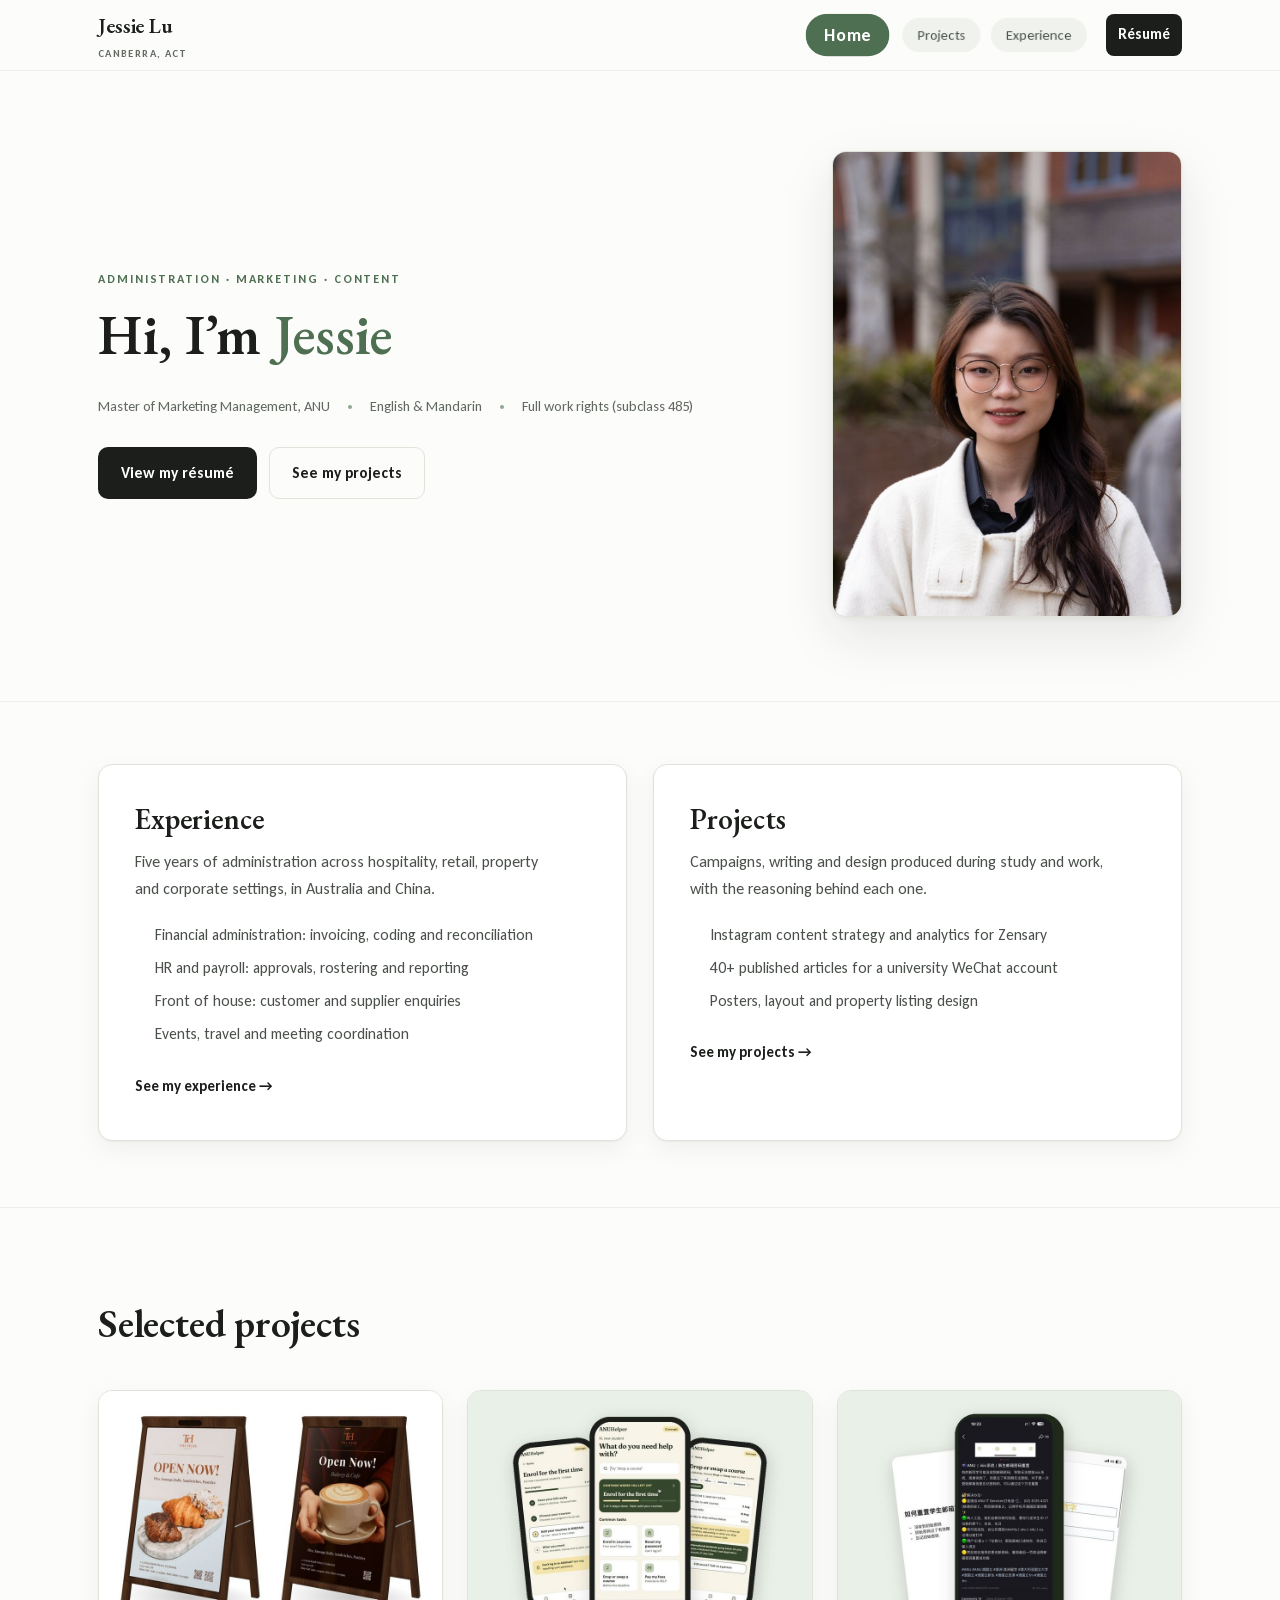
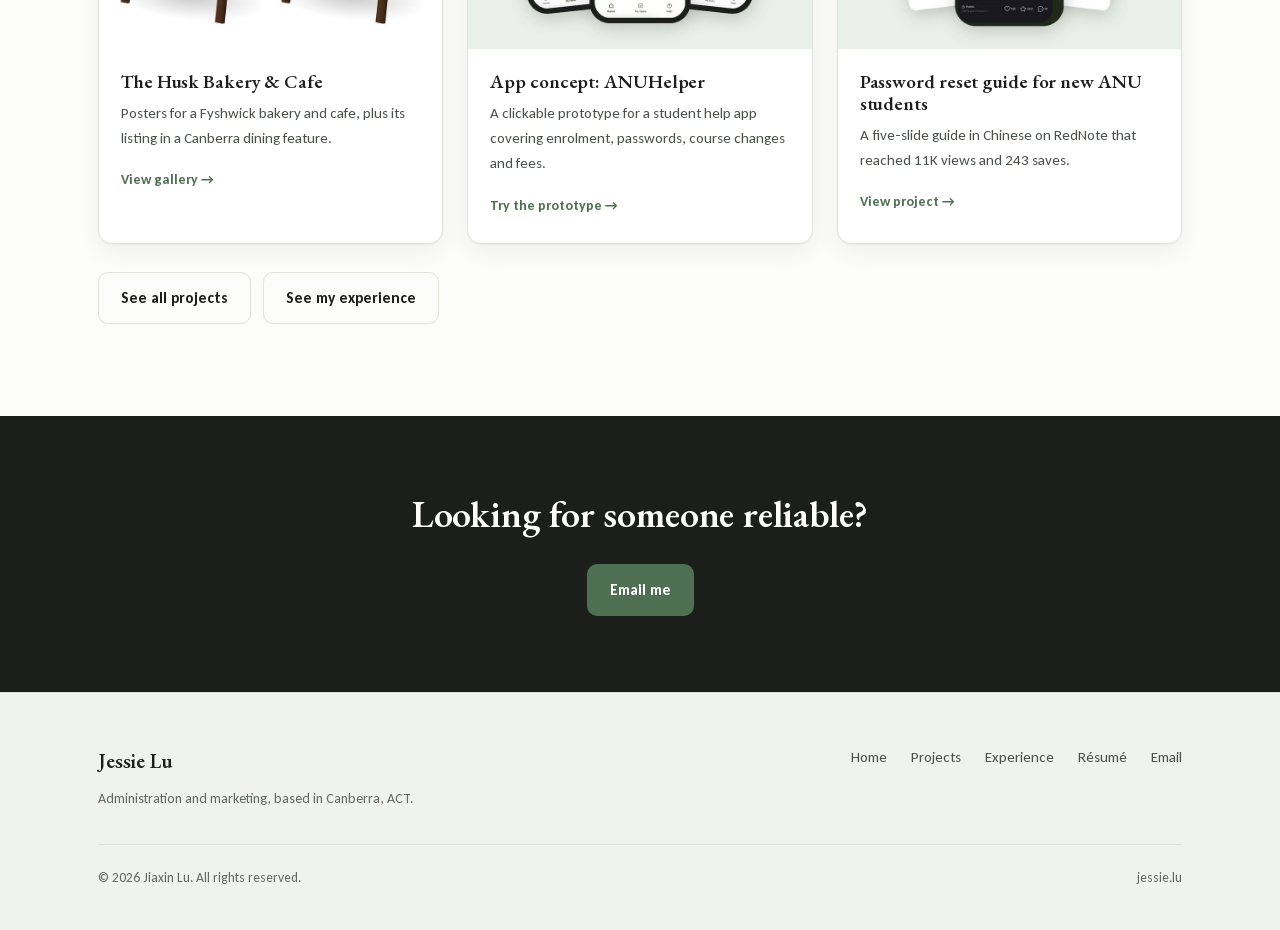
==== commit b5207775: "Update site 2026-10-01 11:25" ====
--- a/index.html
+++ b/index.html
@@ -175,13 +175,8 @@
   <section class="cta-band">
     <div class="wrap">
       <h2>Looking for someone reliable?</h2>
-      <p>
-        Email me with a sentence about the role. If I&rsquo;m not the right fit I&rsquo;ll say so, and
-        I&rsquo;ll usually reply within a day.
-      </p>
       <div class="btn-row btn-row-center">
         <a class="btn btn-primary" href="mailto:jackielu0322@outlook.com">Email me</a>
-        <a class="btn btn-ghost" href="/resume">View my r&eacute;sum&eacute;</a>
       </div>
     </div>
   </section>
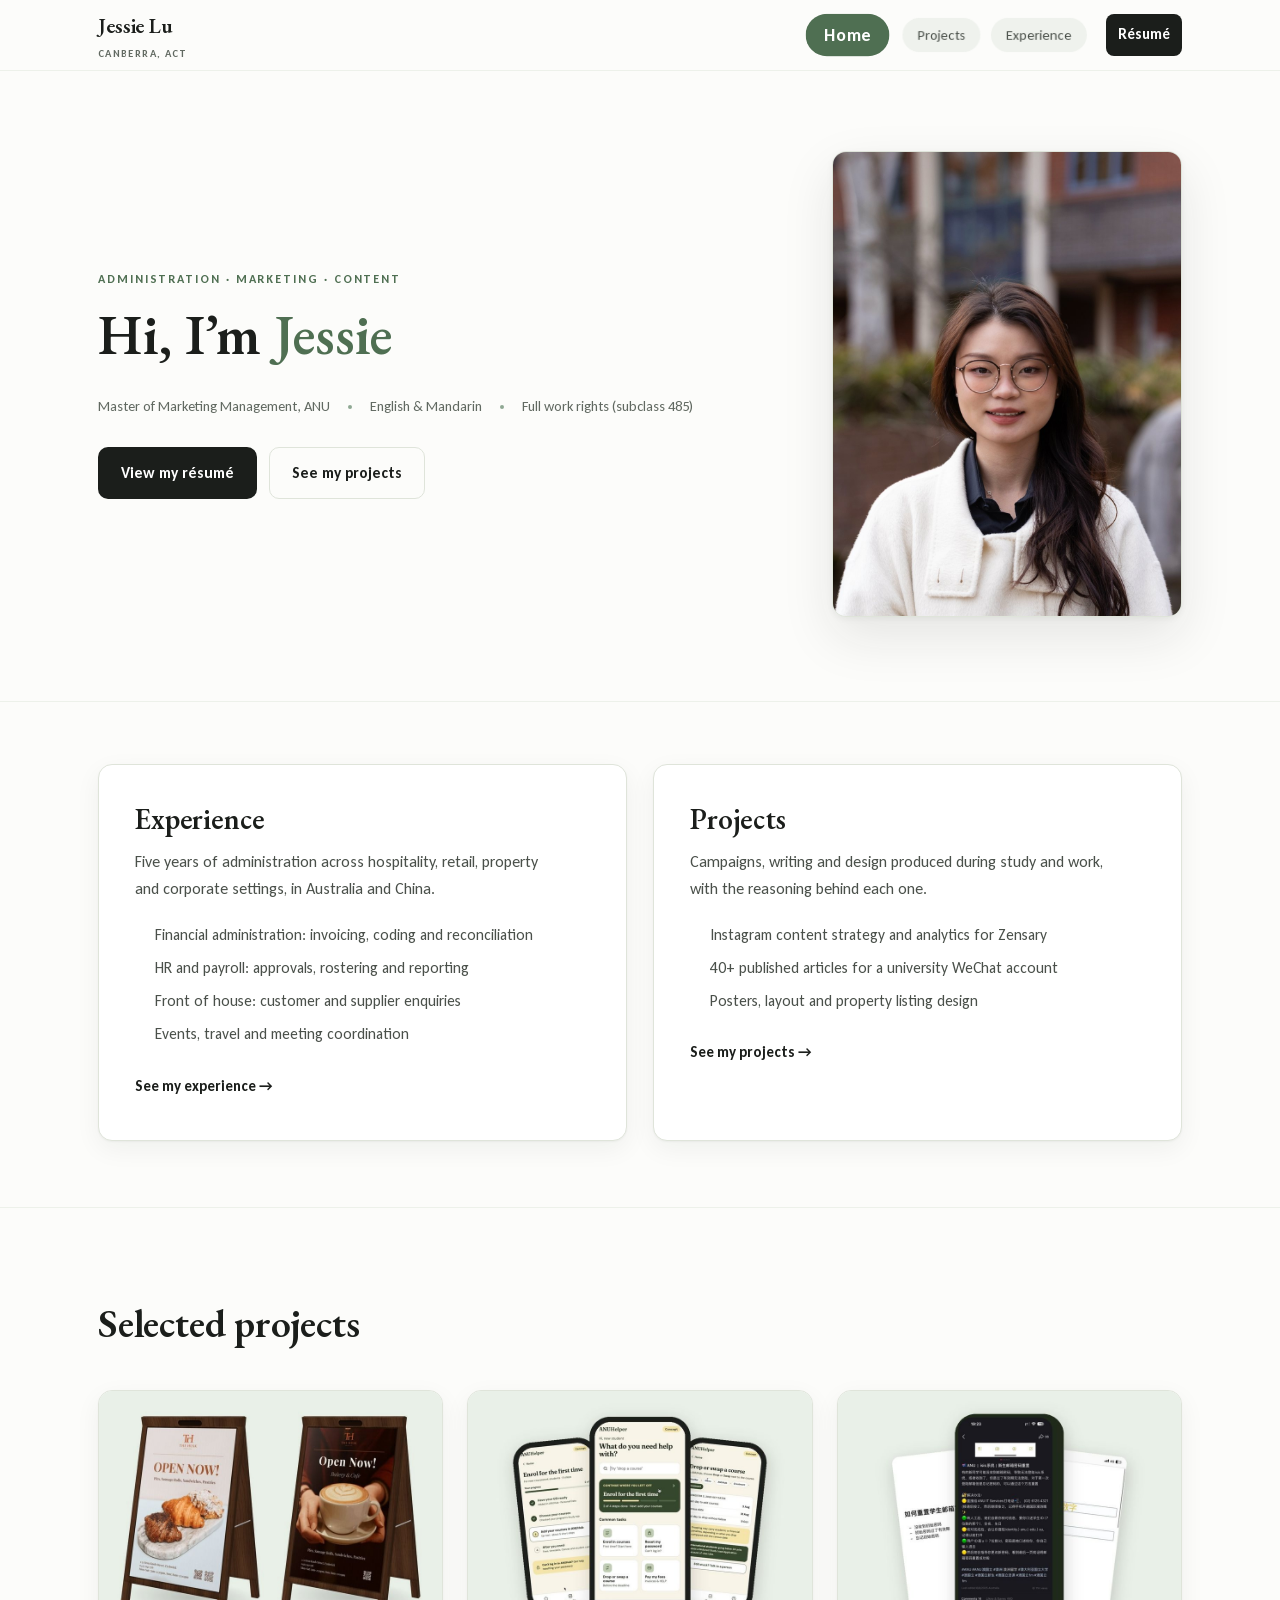
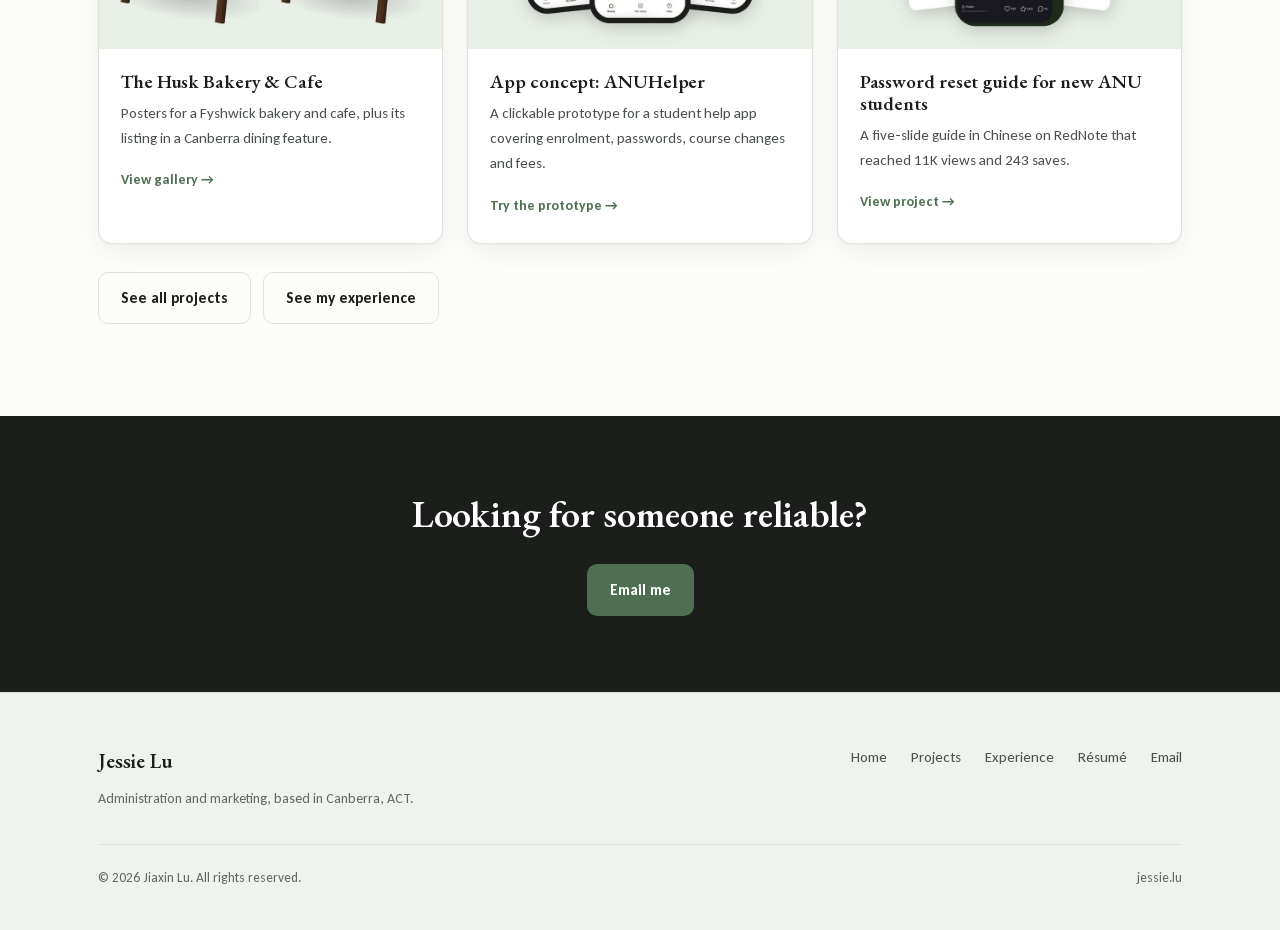
==== commit 78382435: "Update site 2026-10-03 20:29" ====
--- a/index.html
+++ b/index.html
@@ -11,13 +11,18 @@
 <meta property="og:url" content="https://jessie.lu">
 <meta property="og:site_name" content="Jessie Lu">
 <meta name="twitter:card" content="summary_large_image">
+<meta property="og:image" content="https://jessie.lu/assets/og-image.jpg">
+<meta property="og:image:width" content="1200">
+<meta property="og:image:height" content="630">
+<meta property="og:image:alt" content="Jessie Lu, administration, marketing and content, Canberra">
+<meta name="twitter:image" content="https://jessie.lu/assets/og-image.jpg">
 <link rel="canonical" href="https://jessie.lu">
 <link rel="icon" href="/assets/favicon.svg" type="image/svg+xml">
 <link rel="icon" href="/assets/favicon-32.png" type="image/png" sizes="32x32">
 <link rel="apple-touch-icon" href="/assets/apple-touch-icon.png">
 <link rel="preload" href="/assets/fonts/ebgaramond-400.woff" as="font" type="font/woff" crossorigin>
 <link rel="preload" href="/assets/fonts/carlito-400.woff" as="font" type="font/woff" crossorigin>
-<link rel="stylesheet" href="/styles.css?v=287d0ced">
+<link rel="stylesheet" href="/styles.css?v=ca91874e">
 <meta name="robots" content="index,follow">
 </head>
 <body>
@@ -80,7 +85,7 @@
       </div>
       <div class="hero-portrait">
         <div class="frame">
-          <img src="/assets/portrait.jpg" alt="Portrait of Jessie Lu" width="1000" height="1333">
+          <img src="/assets/portrait.jpg?v=fdeb1888" alt="Portrait of Jessie Lu" width="1000" height="1333">
         </div>
       </div>
     </div>
@@ -132,7 +137,7 @@
       <div class="proj-grid">
         <a class="proj" href="/projects/the-husk">
           <div class="proj-thumb">
-            <img src="/assets/husk-home.jpg" alt="Two A-frame posters for The Husk Bakery &amp; Cafe" width="800" height="600">
+            <img src="/assets/husk-home.jpg?v=aaab1f6d" alt="Two A-frame posters for The Husk Bakery &amp; Cafe" width="800" height="600">
           </div>
           <div class="proj-body">
             <h3>The Husk Bakery &amp; Cafe</h3>
@@ -143,7 +148,7 @@
 
         <a class="proj" href="/projects/anuhelper">
           <div class="proj-thumb">
-            <img src="/assets/anuhelper-home.jpg" alt="Three phone screens from the ANUHelper app concept" width="800" height="600">
+            <img src="/assets/anuhelper-home.jpg?v=ac310187" alt="Three phone screens from the ANUHelper app concept" width="800" height="600">
           </div>
           <div class="proj-body">
             <h3>App concept: ANUHelper</h3>
@@ -154,7 +159,7 @@
 
         <a class="proj" href="/project#anu-guide">
           <div class="proj-thumb">
-            <img src="/assets/anu-guide-home.jpg" alt="The RedNote password reset guide on a phone, with two of its slides" width="800" height="600">
+            <img src="/assets/anu-guide-home.jpg?v=7edb7e82" alt="The RedNote password reset guide on a phone, with two of its slides" width="800" height="600">
           </div>
           <div class="proj-body">
             <h3>Password reset guide for new ANU students</h3>
@@ -198,6 +203,7 @@
         <a href="/experience">Experience</a>
         <a href="/resume">Résumé</a>
         <a href="mailto:jackielu0322@outlook.com">Email</a>
+        
       </nav>
     </div>
     <div class="footer-bottom">
--- a/styles.css
+++ b/styles.css
@@ -830,12 +830,83 @@
 /* --------------------------------------------------------------------------
    26. Print (used to generate the résumé PDF)
    -------------------------------------------------------------------------- */
+/* --------------------------------------------------------------------------
+   Compact résumé page: same layout as the two-page PDF
+   -------------------------------------------------------------------------- */
+@media screen {
+  .cv-head { padding: 54px 0 22px; border-bottom: 0; }
+  .cv-head .wrap-narrow::after { content: ""; display: block; margin-top: 24px; border-bottom: 2px solid var(--accent); }
+  .cv-head .lede { font-size: 17px; }
+  .cv-head .btn-row { margin-top: 22px; }
+  .cv { padding: 0 0 70px; }
+  .cv .eyebrow { display: none; }
+  .cv .mt-48 { margin-top: 0; }
+  .cv .section-title {
+    font-size: 22px !important; color: var(--accent-deep);
+    margin: 34px 0 10px; padding-bottom: 5px; border-bottom: 1px solid var(--line);
+  }
+  .cv p.prose { max-width: none; font-size: 16px !important; }
+  .cv .prose { max-width: none; }
+  .cv .prose li, .cv .xp-item li { font-size: 15.5px; margin-bottom: 4px; }
+  .cv .xp, .cv .skill-rows { margin-top: 0; border-top: 0; }
+  .cv .xp-item { display: block; position: relative; padding: 10px 0 8px; border-bottom: 0; }
+  .cv .xp-when { position: absolute; right: 0; top: 12px; padding: 0; font-variant-numeric: tabular-nums; }
+  .cv .xp-role { font-size: 18px; padding-right: 170px; }
+  .cv .xp-org { font-style: italic; margin-bottom: 5px; }
+  .cv .skill-row { grid-template-columns: 150px minmax(0,1fr); gap: 18px; padding: 6px 0; border-bottom: 0; }
+}
+@media screen and (max-width: 760px) {
+  .cv-head { padding: 40px 0 16px; }
+  .cv .xp-when { position: static; margin: 0 0 2px; }
+  .cv .xp-role { padding-right: 0; }
+  .cv .skill-row { grid-template-columns: 1fr; gap: 2px; padding: 8px 0; }
+}
+
+/* LinkedIn link and print-only helpers */
+.print-only { display: none; }
+.li-icon { flex: none; }
+.btn-li { display: inline-flex; align-items: center; gap: 8px; }
+.footer-li { display: inline-flex; align-items: center; gap: 6px; }
+
+@page { size: A4; margin: 11mm 13mm; }
 @media print {
-  .site-header, .cta-band, .site-footer, .filters, .btn-row, .doors { display: none; }
-  body { font-size: 10.5pt; background: #fff; }
-  .section { padding: 14px 0; }
-  .page-head { padding: 0 0 10px; }
-  .xp-item, .skill-row { padding: 10px 0; }
-  .xp-item ul, .xp-item li { margin-bottom: 3px; }
-  a { color: var(--ink); }
-}
+  .site-header, .cta-band, .site-footer, .filters, .btn-row, .doors, .skip,
+  .eyebrow { display: none !important; }
+  .print-only { display: block !important; }
+  html, body { background: #fff !important; }
+  body { font-size: 9pt !important; line-height: 1.32 !important; color: #1b1e1b; }
+  .wrap, .wrap-narrow { max-width: none !important; padding: 0 !important; }
+  a { color: var(--ink) !important; text-decoration: none !important; }
+
+  /* name block */
+  .page-head { padding: 0 !important; border-bottom: 0 !important; }
+  .cv-head .wrap-narrow { padding-bottom: 6px !important; border-bottom: 1.5px solid var(--accent) !important; }
+  .page-head h1 { font-size: 21pt !important; margin: 0 0 2px !important; line-height: 1.1 !important; }
+  .page-head .lede { display: none !important; }
+  .print-contact { font-size: 9pt !important; color: var(--accent-deep) !important; margin: 3px 0 0 !important; }
+
+  .section, .cv { padding: 0 !important; }
+  .section-title {
+    font-size: 12pt !important; margin: 9px 0 3px !important; padding-bottom: 2px;
+    color: var(--accent-deep); border-bottom: 1px solid var(--line);
+    break-after: avoid; page-break-after: avoid;
+  }
+  .mt-48 { margin-top: 0 !important; }
+  .prose, p.prose { max-width: none !important; font-size: 9pt !important; margin: 0 !important; color: var(--ink-soft) !important; }
+  ul.prose { margin: 0 !important; }
+  .prose li, .xp-item li { font-size: 9pt !important; break-inside: avoid; margin-bottom: 1px !important; padding-left: 11px !important; }
+  .prose li::before, .xp-item li::before { width: 3.5px !important; height: 3.5px !important; left: 1px !important; top: .6em !important; }
+
+  /* experience entries: role and date on one line */
+  .xp, .skill-rows { margin-top: 0 !important; border-top: 0 !important; }
+  .xp-item { display: block !important; position: relative; padding: 3px 0 2px !important; border-bottom: 0 !important; }
+  .xp-role, .xp-org { break-after: avoid; }
+  .xp-when { position: absolute; right: 0; top: 4px; padding: 0 !important; font-size: 8.5pt !important; }
+  .xp-role { font-size: 10pt !important; line-height: 1.25 !important; padding-right: 130px; }
+  .xp-org { font-size: 8.8pt !important; margin-bottom: 1.5px !important; font-style: italic; }
+  .xp-item p { font-size: 9pt !important; }
+
+  .skill-row { grid-template-columns: 100px minmax(0,1fr) !important; gap: 10px !important; padding: 2px 0 !important;
+               border-bottom: 0 !important; break-inside: avoid; }
+  .skill-row dt, .skill-row dd { font-size: 9pt !important; }
+}
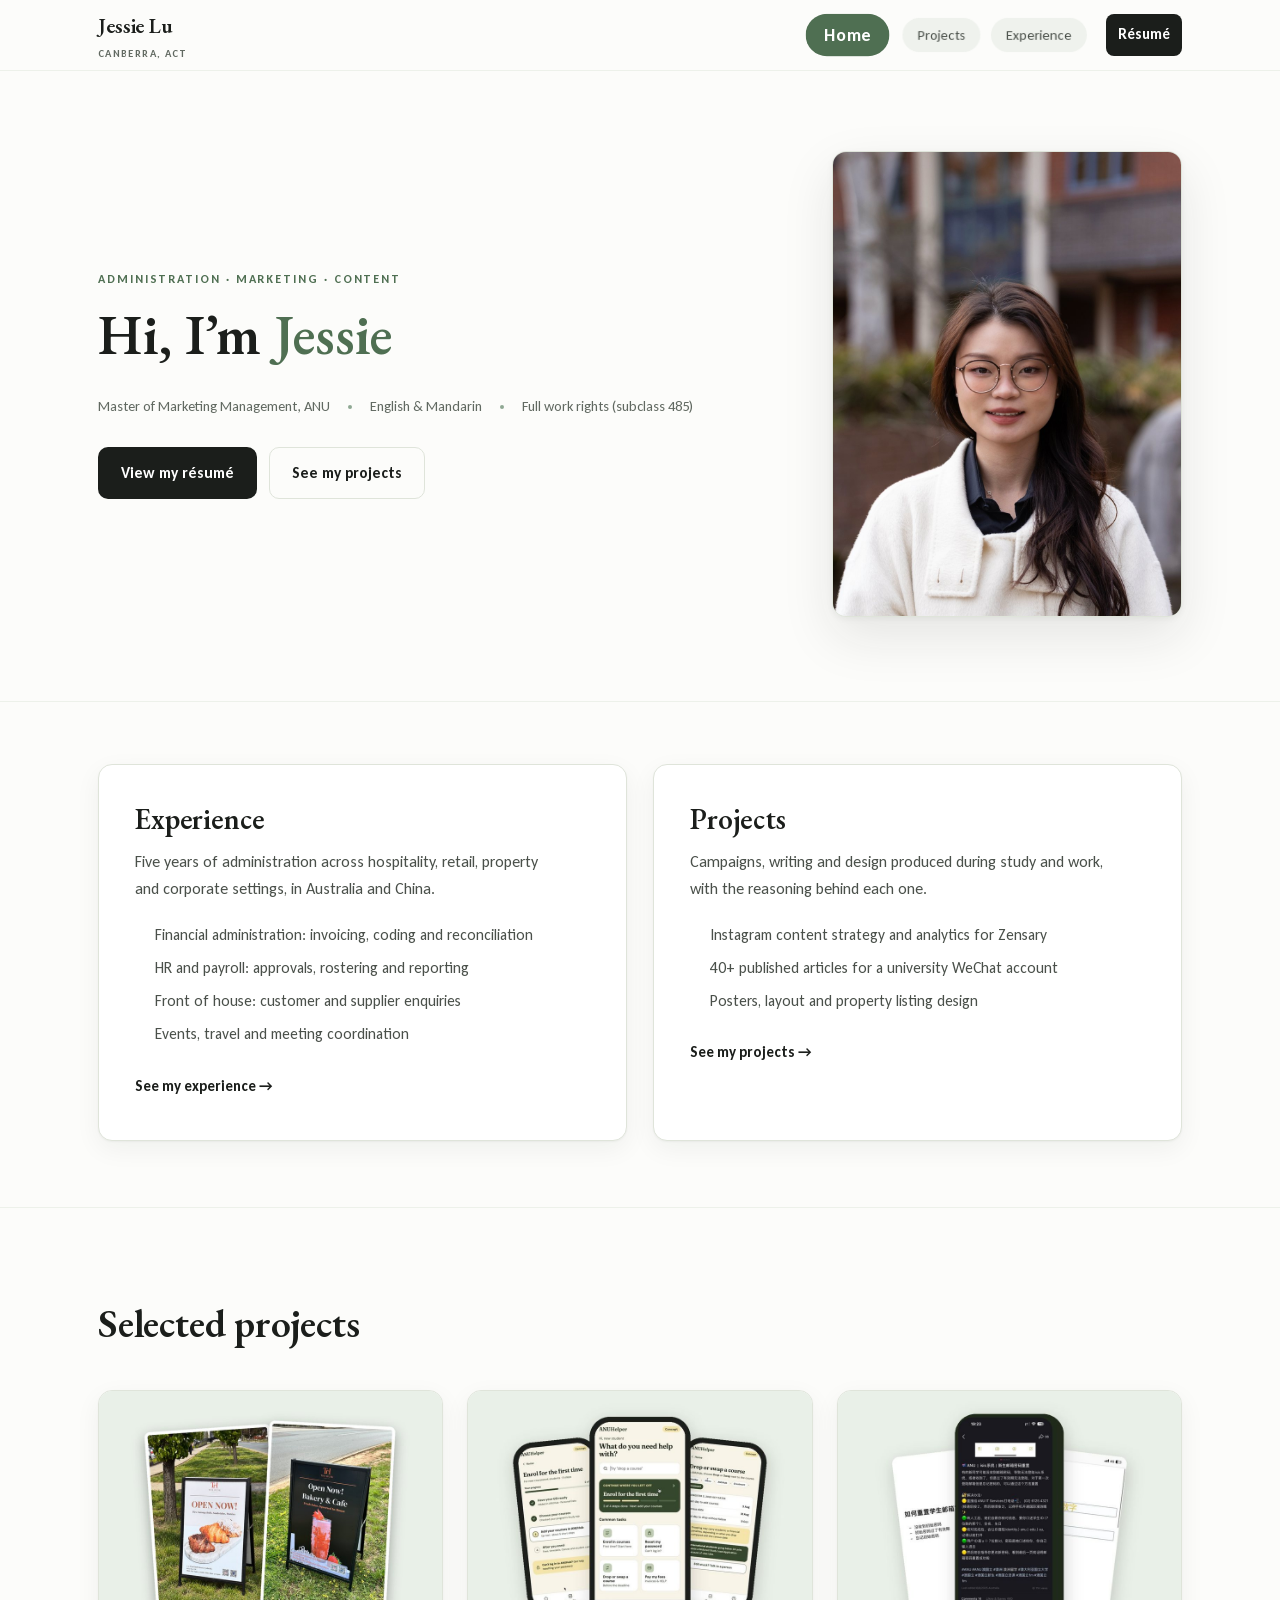
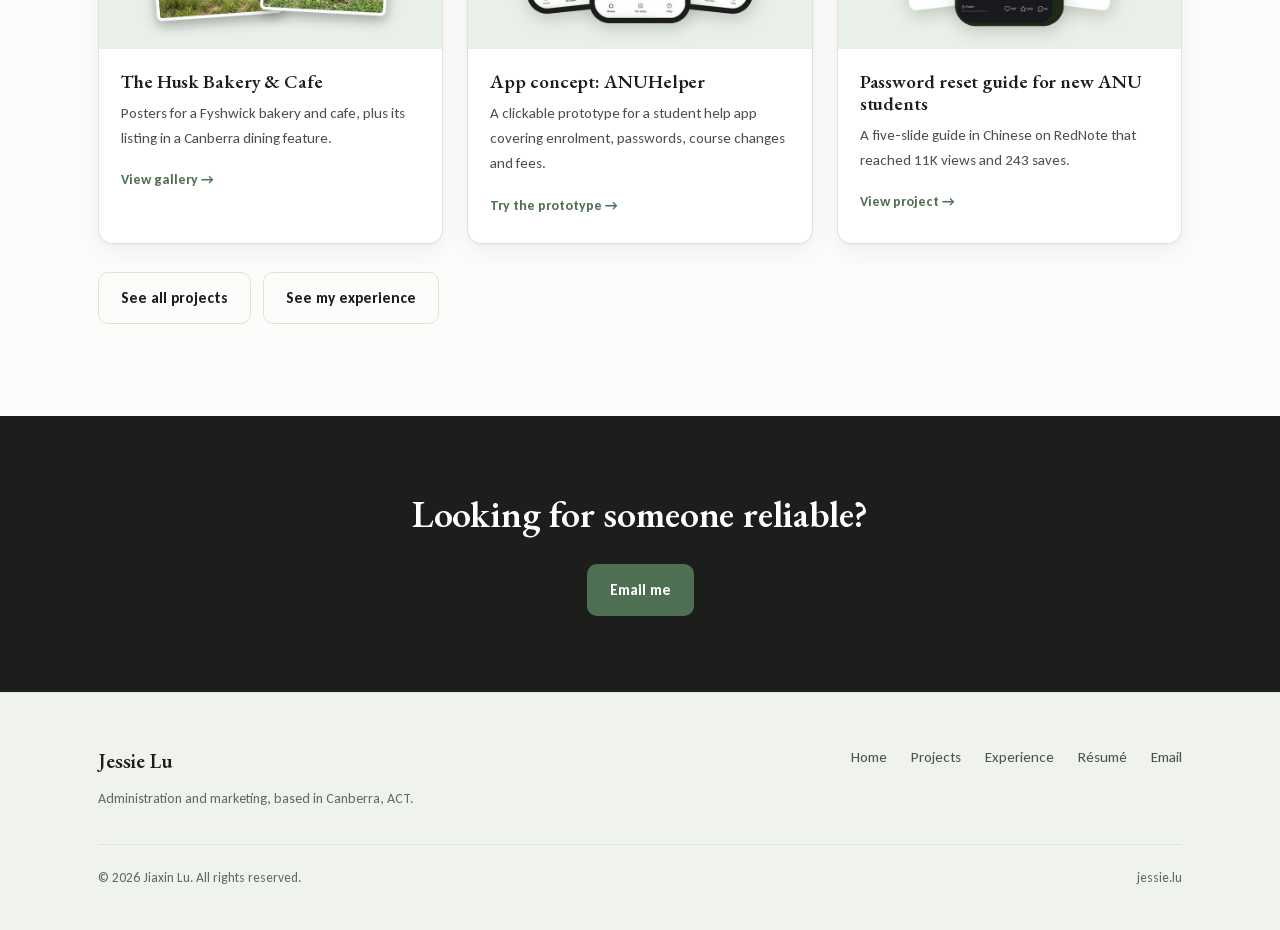
==== commit 57e6864d: "Update site 2026-10-12 18:50" ====
--- a/index.html
+++ b/index.html
@@ -137,7 +137,7 @@
       <div class="proj-grid">
         <a class="proj" href="/projects/the-husk">
           <div class="proj-thumb">
-            <img src="/assets/husk-home.jpg?v=aaab1f6d" alt="Two A-frame posters for The Husk Bakery &amp; Cafe" width="800" height="600">
+            <img src="/assets/husk-home.jpg?v=7aee620d" alt="Two Husk Bakery &amp; Cafe posters on A-frame stands out on the street" width="800" height="600">
           </div>
           <div class="proj-body">
             <h3>The Husk Bakery &amp; Cafe</h3>
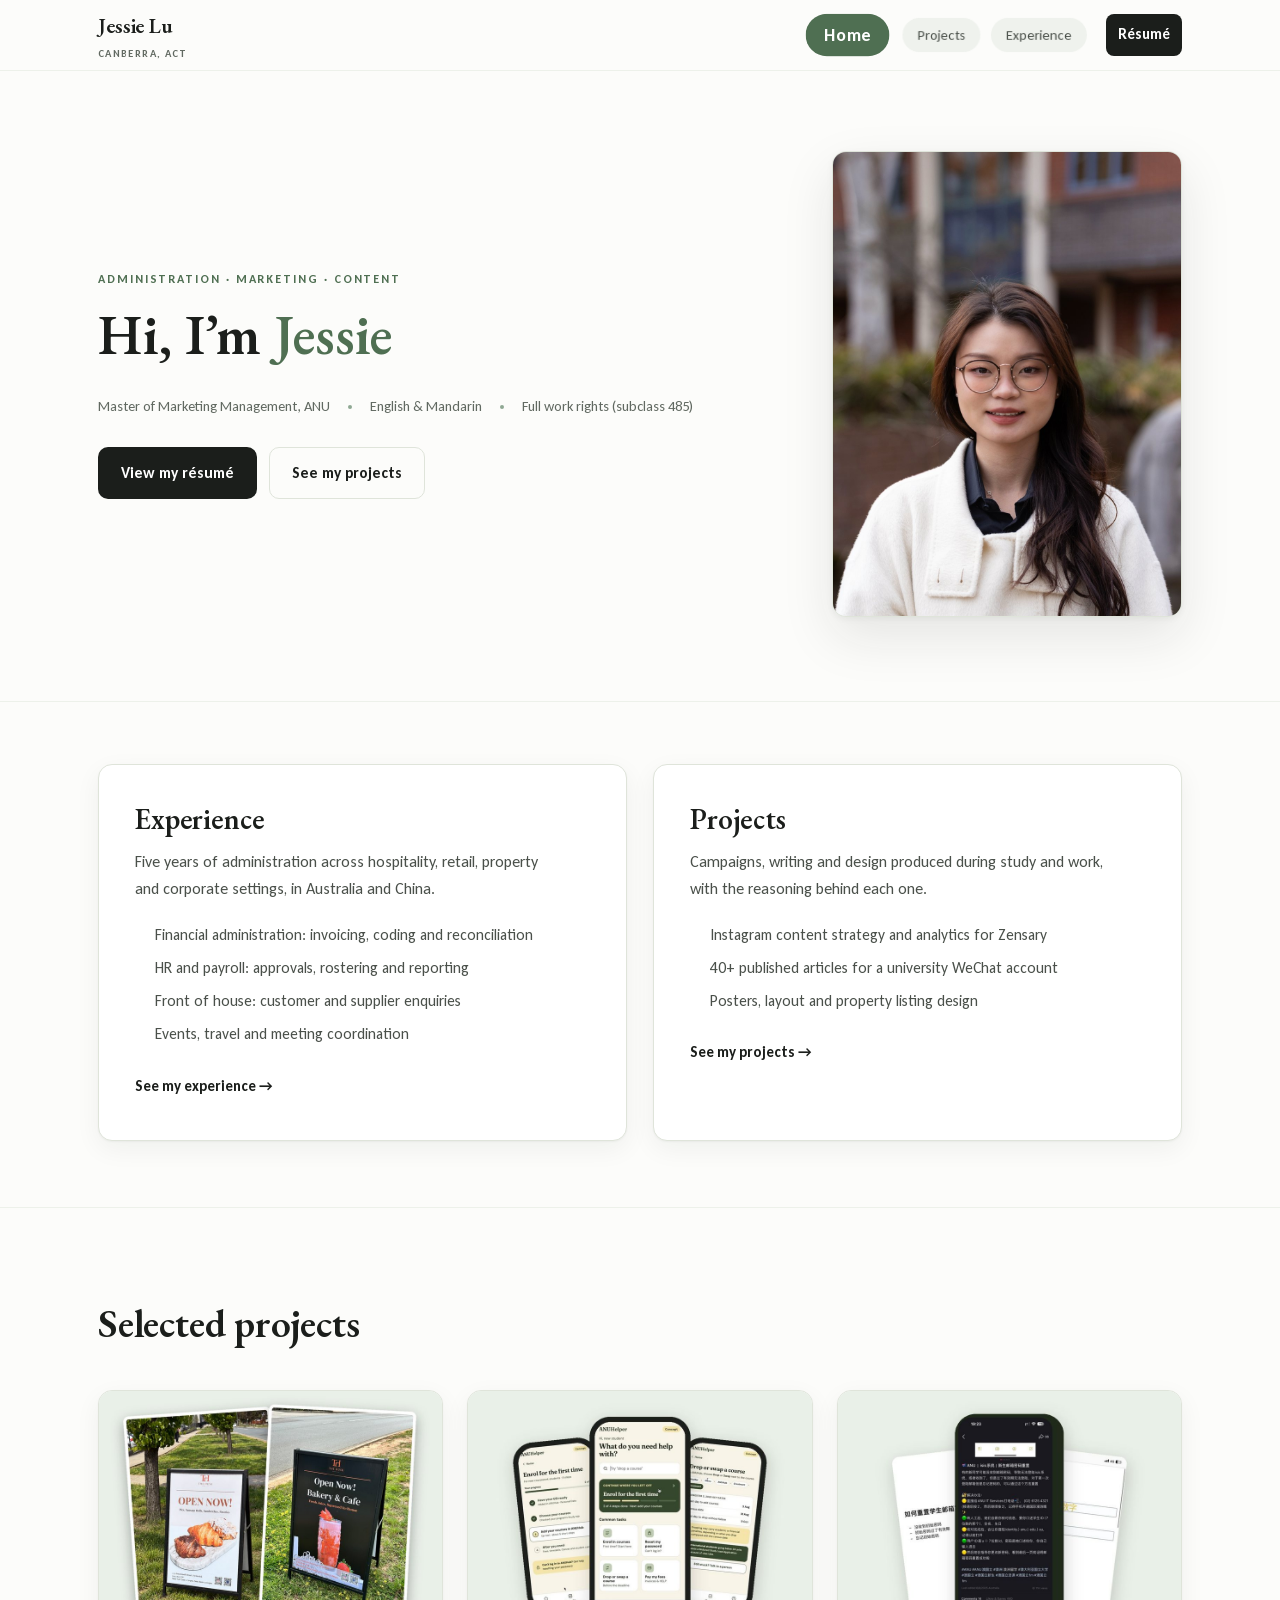
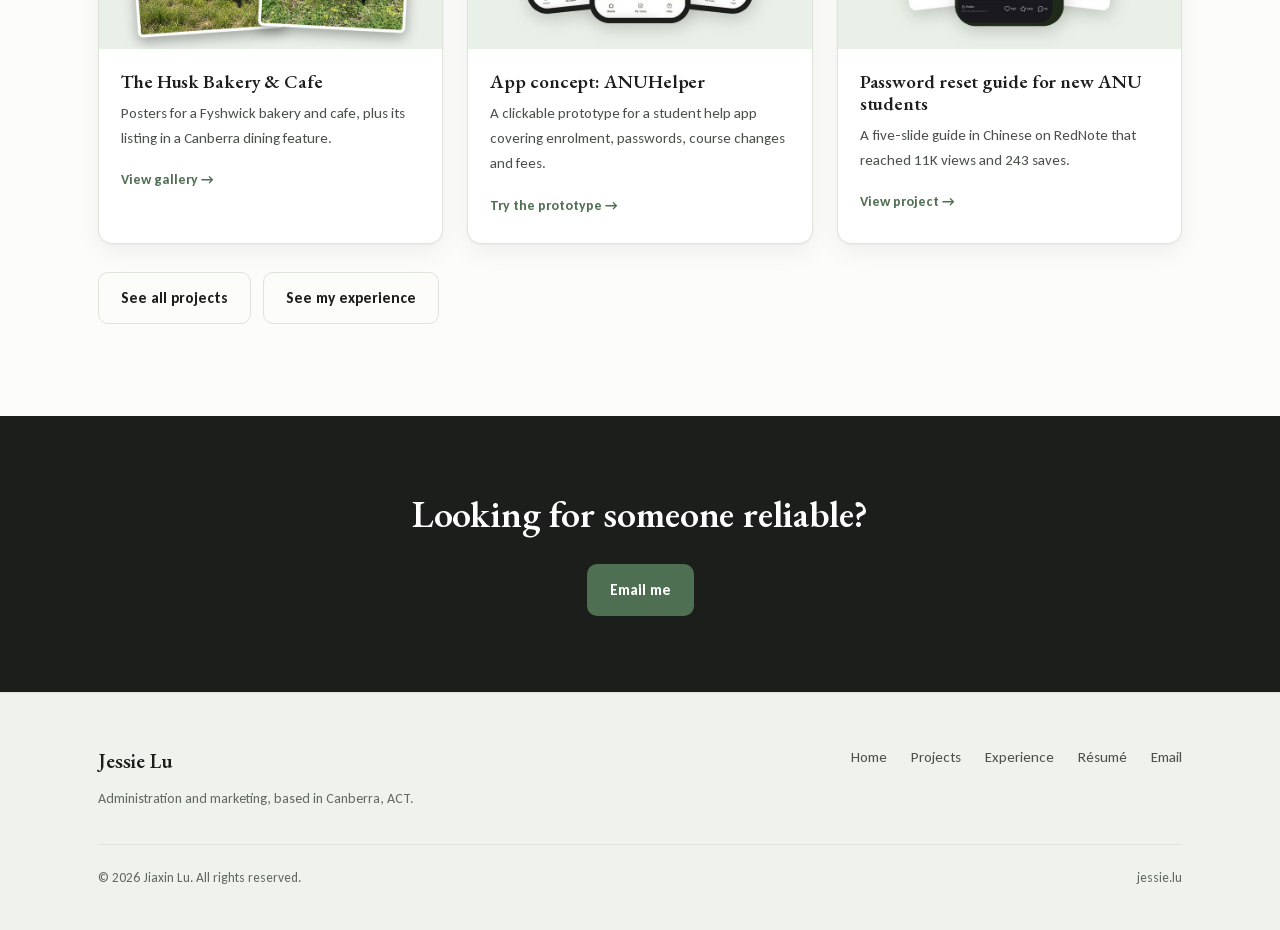
==== commit a917bfe6: "Update site 2026-10-12 19:02" ====
--- a/index.html
+++ b/index.html
@@ -137,7 +137,7 @@
       <div class="proj-grid">
         <a class="proj" href="/projects/the-husk">
           <div class="proj-thumb">
-            <img src="/assets/husk-home.jpg?v=7aee620d" alt="Two Husk Bakery &amp; Cafe posters on A-frame stands out on the street" width="800" height="600">
+            <img src="/assets/husk-home.jpg?v=a329711f" alt="Two Husk Bakery &amp; Cafe posters on A-frame stands out on the street" width="800" height="600">
           </div>
           <div class="proj-body">
             <h3>The Husk Bakery &amp; Cafe</h3>
@@ -181,7 +181,7 @@
     <div class="wrap">
       <h2>Looking for someone reliable?</h2>
       <div class="btn-row btn-row-center">
-        <a class="btn btn-primary" href="mailto:jackielu0322@outlook.com">Email me</a>
+        <a class="btn btn-primary" href="mailto:jessielu322@outlook.com">Email me</a>
       </div>
     </div>
   </section>
@@ -202,7 +202,7 @@
         <a href="/project">Projects</a>
         <a href="/experience">Experience</a>
         <a href="/resume">Résumé</a>
-        <a href="mailto:jackielu0322@outlook.com">Email</a>
+        <a href="mailto:jessielu322@outlook.com">Email</a>
         
       </nav>
     </div>
@@ -213,6 +213,6 @@
   </div>
 </footer>
 
-<script src="/script.js?v=edd096a2"></script>
+<script src="/script.js?v=ef9173a4"></script>
 </body>
 </html>
